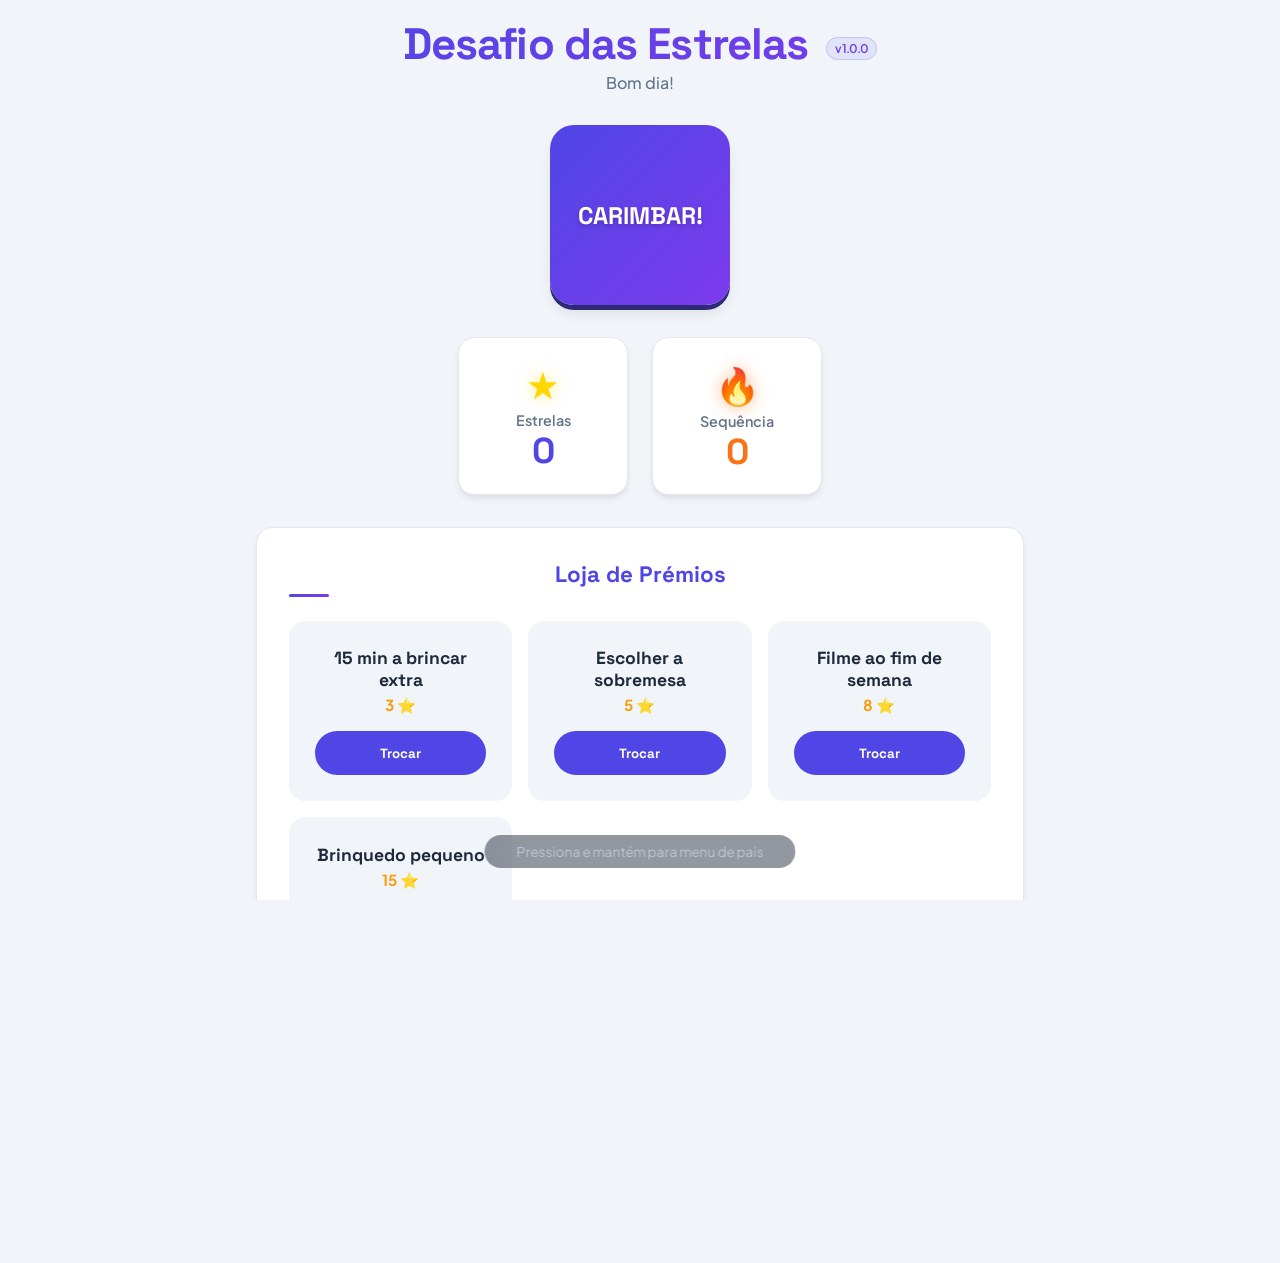
==== index.html @ add1c69f "feat: add version badge to UI (v1.0.0)" ====
<!DOCTYPE html>
<html lang="pt-PT">
<head>
    <meta charset="UTF-8">
    <meta name="viewport" content="width=device-width, initial-scale=1.0, viewport-fit=cover">
    <meta name="apple-mobile-web-app-capable" content="yes">
    <meta name="apple-mobile-web-app-status-bar-style" content="black-translucent">
    <meta name="theme-color" content="#4F46E5">
    <meta name="description" content="Desafio das Estrelas - Sistema de tokens para rotina matinal">
    <title>Desafio das Estrelas</title>
    
    <!-- Google Fonts - Plus Jakarta Sans & Space Grotesk -->
    <link rel="preconnect" href="https://fonts.googleapis.com">
    <link rel="preconnect" href="https://fonts.gstatic.com" crossorigin>
    <link href="https://fonts.googleapis.com/css2?family=Plus+Jakarta+Sans:wght@500;600;700;800&family=Space+Grotesk:wght@700&display=swap" rel="stylesheet">
    
    <link rel="stylesheet" href="styles.css">
    <link rel="apple-touch-icon" href="data:image/svg+xml,<svg xmlns='http://www.w3.org/2000/svg' viewBox='0 0 100 100'><rect width='100' height='100' rx='20' fill='%234F46E5'/><text x='50' y='65' font-size='50' text-anchor='middle' fill='white'>★</text></svg>">
    
    <style>
        body {
            font-family: 'Plus Jakarta Sans', -apple-system, BlinkMacSystemFont, sans-serif;
            font-display: swap;
        }
    </style>
</head>
<body>
    <div id="app">
        <!-- Kid Zone -->
        <main id="kid-zone">
            <header>
                <h1>Desafio das Estrelas <span id="version-badge" class="version-badge">v1.0.0</span></h1>
                <p id="greeting">Bom dia!</p>
            </header>

            <section id="punch-section">
                <button id="punch-btn" aria-label="Carimbar chegada">
                    <span id="punch-text">CARIMBAR!</span>
                </button>
                <p id="feedback" class="hidden"></p>
            </section>

            <section id="stats">
                <div id="estrela-counter" class="stat-card">
                    <span class="stat-icon">★</span>
                    <span class="stat-label">Estrelas</span>
                    <span id="total-estrelas" class="stat-value">0</span>
                </div>
                <div id="streak-counter" class="stat-card">
                    <span class="stat-icon">🔥</span>
                    <span class="stat-label">Sequência</span>
                    <span id="current-streak" class="stat-value">0</span>
                </div>
            </section>

            <section id="rewards-shop">
                <h2>Loja de Prémios</h2>
                <div id="rewards-list" class="rewards-grid"></div>
            </section>

            <section id="history">
                <h2>Últimos Dias</h2>
                <table id="days-table">
                    <thead>
                        <tr>
                            <th>Data</th>
                            <th>Hora</th>
                            <th>Resultado</th>
                        </tr>
                    </thead>
                    <tbody id="history-body"></tbody>
                </table>
            </section>
        </main>

        <!-- Parent Zone (hidden by default) -->
        <aside id="parent-zone" class="hidden">
            <button id="close-parent" class="close-btn">✕ Fechar</button>
            <section id="settings">
                <h2>Definições</h2>
                <div class="form-group">
                    <label for="deadline-input">Hora Limite:</label>
                    <input type="time" id="deadline-input" value="08:00">
                    <button id="save-deadline">Guardar</button>
                </div>
            </section>
            <section id="admin-rewards">
                <h2>Gerir Prémios</h2>
                <div id="reward-editor">
                    <div class="form-group">
                        <input type="text" id="reward-name" placeholder="Nome do prémio">
                        <input type="number" id="reward-cost" placeholder="Custo em estrelas" min="1">
                        <button id="add-reward">Adicionar</button>
                    </div>
                    <ul id="reward-list-admin"></ul>
                </div>
            </section>
            <section id="admin-tools">
                <h2>Ferramentas</h2>
                <div class="form-group">
                    <label for="manual-time">Hora manual:</label>
                    <input type="time" id="manual-time">
                    <button id="manual-punch">Registar</button>
                </div>
                <button id="clear-today" class="danger-btn">Limpar Hoje</button>
                <button id="reset-all" class="danger-btn">Reiniciar Tudo</button>
            </section>
            <section id="redemption-log">
                <h2>Registro de Troca</h2>
                <ul id="log-list"></ul>
            </section>
        </aside>

        <div id="admin-hint" class="admin-hint">Pressiona e mantém para menu de pais</div>
    </div>

    <script src="app.js"></script>
</body>
</html>
---- styles.css ----
/**
 * ELEVATOR TOKEN CHALLENGE - Modern iPhone Design
 * Inspired by kid_explorer_mobile_web_app
 * Color Palette: Indigo, Teal, Coral, Orange, Mint, Amber
 */

:root {
    /* Brand Colors */
    --brand-indigo: #4F46E5;
    --brand-purple: #7C3AED;
    --brand-teal: #0D9488;
    --brand-coral: #FF5A5F;
    --brand-orange: #F97316;
    --brand-mint: #10B981;
    --brand-amber: #F59E0B;
    
    /* Neutrals */
    --surface-dark: #0F172A;
    --card-bg: #FFFFFF;
    --bg-slate: #F1F5F9;
    --bg-light: #F8FAFC;
    --text-dark: #1E293B;
    --text-muted: #64748B;
    --border-light: #E2E8F0;
    
    /* Special */
    --estrela: #FFD700;
    --streak-fire: #F97316;
    
    /* Typography */
    --font-sans: 'Plus Jakarta Sans', -apple-system, BlinkMacSystemFont, sans-serif;
    --font-display: 'Space Grotesk', -apple-system, BlinkMacSystemFont, sans-serif;
    
    /* Spacing */
    --space-xs: 0.25rem;
    --space-sm: 0.5rem;
    --space-md: 1rem;
    --space-lg: 1.5rem;
    --space-xl: 2rem;
    
    /* Radius */
    --radius-sm: 0.375rem;
    --radius: 0.5rem;
    --radius-lg: 0.75rem;
    --radius-xl: 1rem;
    --radius-2xl: 1.5rem;
    --radius-full: 9999px;
    
    /* Shadows */
    --shadow-sm: 0 1px 2px rgba(0,0,0,0.05);
    --shadow: 0 4px 6px -1px rgba(0,0,0,0.1);
    --shadow-lg: 0 10px 15px -3px rgba(0,0,0,0.1);
    --shadow-tactile: 0 5px 0 #312E81;
    --shadow-tactile-pressed: 0 1px 0 transparent;
    
    /* Transitions */
    --transition-fast: 80ms ease;
    --transition: 150ms ease;
    --transition-slow: 300ms ease;
}

*, *::before, *::after { box-sizing: border-box; margin: 0; padding: 0; }

html, body {
    height: 100%;
    font-family: var(--font-sans);
    background: var(--bg-slate);
    color: var(--text-dark);
    overflow-x: hidden;
    -webkit-font-smoothing: antialiased;
    user-select: none;
    touch-action: manipulation;
}

@supports (padding: max(0px)) {
    html { padding: max(0px, env(safe-area-inset-top)) max(0px, env(safe-area-inset-right)) max(0px, env(safe-area-inset-bottom)) max(0px, env(safe-area-inset-left)); }
}

#app { min-height: 100vh; padding: var(--space-md); max-width: 800px; margin: 0 auto; }

/* KID ZONE */
#kid-zone { text-align: center; animation: fadeInUp 0.6s ease; }
@keyframes fadeInUp { from { opacity: 0; transform: translateY(20px); } to { opacity: 1; transform: translateY(0); } }

header { margin-bottom: var(--space-xl); }
header h1 {
    font-family: var(--font-display);
    font-size: clamp(2rem, 5vw, 2.75rem);
    font-weight: 800;
    background: linear-gradient(135deg, #4F46E5, #7C3AED);
    -webkit-background-clip: text;
    -webkit-text-fill-color: transparent;
    background-clip: text;
    letter-spacing: -0.02em;
}

.version-badge {
    font-family: var(--font-sans);
    font-size: 0.75rem;
    font-weight: 600;
    color: var(--brand-indigo);
    background: rgba(79, 70, 229, 0.1);
    padding: 0.2rem 0.5rem;
    border-radius: var(--radius-full);
    border: 1px solid rgba(79, 70, 229, 0.2);
    vertical-align: middle;
    margin-left: 0.5rem;
}
#greeting { font-size: 1rem; color: var(--text-muted); font-weight: 500; }

/* PUNCH */
#punch-section { margin: var(--space-xl) 0; }
#punch-btn {
    font-family: var(--font-display);
    background: linear-gradient(135deg, #4F46E5, #7C3AED);
    color: white;
    border: none;
    border-radius: var(--radius-2xl);
    width: clamp(140px, 35vw, 180px);
    height: clamp(140px, 35vw, 180px);
    font-size: clamp(1.1rem, 3vw, 1.5rem);
    font-weight: 800;
    cursor: pointer;
    box-shadow: var(--shadow-lg), var(--shadow-tactile);
    transition: transform var(--transition-fast), box-shadow var(--transition-fast);
    min-width: 88px;
    min-height: 88px;
    text-shadow: 0 2px 4px rgba(0,0,0,0.2);
}
#punch-btn:active { transform: translateY(4px); box-shadow: var(--shadow-tactile-pressed); }
#punch-btn:hover { transform: translateY(-2px); box-shadow: var(--shadow-lg), 0 0 40px rgba(79,70,229,0.4); }
#punch-btn.success { animation: pulseGlow 0.5s ease; }
@keyframes pulseGlow { 0% { box-shadow: var(--shadow-lg), var(--shadow-tactile); } 50% { box-shadow: 0 0 60px rgba(79,70,229,0.6); } 100% { box-shadow: var(--shadow-lg), var(--shadow-tactile); } }
#punch-text { position: relative; z-index: 2; }

#feedback {
    margin-top: var(--space-lg);
    font-size: clamp(1rem, 3vw, 1.4rem);
    font-weight: 700;
    color: var(--brand-teal);
    min-height: 1.5em;
}
#feedback.error { color: var(--brand-coral); }

/* STATS */
#stats { display: flex; justify-content: center; gap: var(--space-lg); margin: var(--space-xl) 0; flex-wrap: wrap; }
.stat-card {
    background: var(--card-bg);
    border-radius: var(--radius-xl);
    padding: var(--space-lg);
    box-shadow: var(--shadow);
    min-width: clamp(140px, 35vw, 170px);
    transition: var(--transition);
    border: 1px solid var(--border-light);
}
.stat-card:hover { transform: translateY(-2px); box-shadow: var(--shadow-lg); }
.stat-icon { font-size: clamp(1.75rem, 4vw, 2.25rem); display: block; margin-bottom: var(--space-xs); }
.stat-label { font-size: 0.9rem; color: var(--text-muted); display: block; font-weight: 600; margin-bottom: var(--space-xs); }
.stat-value { font-size: clamp(1.75rem, 4vw, 2.25rem); font-weight: 800; color: var(--brand-indigo); font-family: var(--font-display); line-height: 1; }
#estrela-counter .stat-icon { color: var(--estrela); filter: drop-shadow(0 0 8px rgba(255,215,0,0.5)); }
#streak-counter .stat-icon { color: var(--brand-orange); filter: drop-shadow(0 0 8px rgba(249,115,22,0.5)); }
#streak-counter .stat-value { color: var(--brand-orange); }

/* REWARDS */
#rewards-shop {
    background: var(--card-bg);
    border-radius: var(--radius-xl);
    padding: var(--space-xl);
    margin: var(--space-lg) 0;
    box-shadow: var(--shadow);
    border: 1px solid var(--border-light);
}
#rewards-shop h2 {
    color: var(--brand-indigo);
    margin-bottom: var(--space-lg);
    font-size: clamp(1.1rem, 3vw, 1.4rem);
    font-weight: 800;
    font-family: var(--font-display);
    position: relative;
    padding-bottom: var(--space-sm);
}
#rewards-shop h2::after {
    content: '';
    position: absolute;
    bottom: 0;
    left: 0;
    width: 40px;
    height: 3px;
    background: linear-gradient(135deg, #4F46E5, #7C3AED);
    border-radius: var(--radius-full);
}
.rewards-grid { display: grid; grid-template-columns: repeat(auto-fill, minmax(220px, 1fr)); gap: var(--space-md); }
.reward-card {
    background: var(--bg-slate);
    border-radius: var(--radius-xl);
    padding: var(--space-lg);
    text-align: center;
    cursor: pointer;
    transition: var(--transition);
    border: 2px solid transparent;
    min-height: 160px;
    display: flex;
    flex-direction: column;
    justify-content: center;
}
.reward-card:hover { transform: translateY(-2px); border-color: var(--brand-indigo); box-shadow: var(--shadow-lg); }
.reward-card:active { transform: translateY(4px); box-shadow: var(--shadow-tactile-pressed); }
.reward-card:disabled { opacity: 0.5; cursor: not-allowed; transform: none; }
.reward-card .reward-name { font-size: 1.1rem; font-weight: 700; color: var(--text-dark); margin-bottom: var(--space-xs); font-family: var(--font-display); }
.reward-card .reward-cost { font-size: 0.95rem; color: var(--brand-amber); margin-bottom: var(--space-md); font-weight: 700; }
.reward-card .trade-btn {
    background: var(--brand-indigo);
    color: white;
    border: none;
    border-radius: var(--radius-full);
    padding: var(--space-sm) var(--space-xl);
    font-weight: 700;
    cursor: pointer;
    transition: var(--transition);
    font-family: var(--font-display);
    min-width: 100px;
    min-height: 44px;
}
.reward-card .trade-btn:hover { background: var(--brand-purple); }
.reward-card .trade-btn:active { transform: translateY(2px); box-shadow: var(--shadow-tactile-pressed); }
.reward-card:disabled .trade-btn { background: var(--text-muted); opacity: 0.6; }

/* HISTORY */
#history {
    background: var(--card-bg);
    border-radius: var(--radius-xl);
    padding: var(--space-xl);
    margin: var(--space-lg) 0;
    box-shadow: var(--shadow);
    border: 1px solid var(--border-light);
}
#history h2 { color: var(--brand-indigo); margin-bottom: var(--space-lg); font-size: clamp(1.1rem, 3vw, 1.4rem); font-weight: 800; font-family: var(--font-display); }
#days-table { width: 100%; border-collapse: separate; border-spacing: 0; border-radius: var(--radius-lg); }
#days-table th, #days-table td { padding: var(--space-sm) var(--space-md); text-align: left; border-bottom: 1px solid var(--border-light); }
#days-table th { background: var(--bg-slate); font-weight: 700; color: var(--text-muted); font-size: 0.8rem; text-transform: uppercase; letter-spacing: 0.05em; }
#days-table tr:last-child td { border-bottom: none; }
#days-table tr:nth-child(even) { background: var(--bg-slate); }
.result-success { color: var(--brand-teal); font-weight: 700; font-family: var(--font-display); }
.result-fail { color: var(--brand-coral); font-weight: 700; font-family: var(--font-display); }

/* PARENT ZONE */
#parent-zone {
    position: fixed;
    inset: 0;
    background: rgba(15, 23, 42, 0.85);
    z-index: 1000;
    padding: var(--space-xl);
    overflow-y: auto;
    color: var(--card-bg);
    font-family: var(--font-sans);
    backdrop-filter: blur(8px);
}
#parent-zone h2 { color: var(--brand-amber); border-bottom: 2px solid var(--brand-amber); padding-bottom: var(--space-sm); margin-bottom: var(--space-lg); font-size: 1.3rem; font-weight: 800; font-family: var(--font-display); }
.close-btn {
    position: absolute;
    top: var(--space-lg);
    right: var(--space-lg);
    background: var(--brand-coral);
    color: white;
    border: none;
    border-radius: var(--radius-full);
    width: 44px;
    height: 44px;
    font-size: 1.5rem;
    cursor: pointer;
    transition: var(--transition);
    display: flex;
    align-items: center;
    justify-content: center;
}
.close-btn:hover { background: #E11D48; }
.close-btn:active { transform: translateY(2px); box-shadow: var(--shadow-tactile-pressed); }
.form-group { margin: var(--space-lg) 0; display: flex; gap: var(--space-md); align-items: center; flex-wrap: wrap; }
.form-group label { min-width: 120px; font-weight: 600; color: #CBD5E1; }
.form-group input[type="time"], .form-group input[type="text"], .form-group input[type="number"] {
    padding: var(--space-sm) var(--space-md);
    border-radius: var(--radius);
    border: 1px solid #475569;
    background: rgba(0,0,0,0.3);
    color: white;
    font-size: 1rem;
    flex: 1;
    min-width: 150px;
    transition: var(--transition);
}
.form-group input[type="time"]:focus, .form-group input[type="text"]:focus, .form-group input[type="number"]:focus {
    outline: none;
    border-color: var(--brand-indigo);
    box-shadow: 0 0 0 3px rgba(79,70,229,0.25);
}
.form-group button, button[id^="save"], button[id^="add"], button[id^="manual"], button[id^="clear"], button[id^="reset"] {
    padding: var(--space-sm) var(--space-xl);
    border: none;
    border-radius: var(--radius);
    cursor: pointer;
    font-weight: 700;
    transition: var(--transition);
    min-width: 88px;
    min-height: 44px;
    font-family: var(--font-display);
}
button[id^="save"], button[id^="add"], button[id^="manual"] {
    background: var(--brand-indigo);
    color: white;
}
button[id^="save"]:hover, button[id^="add"]:hover, button[id^="manual"]:hover { background: var(--brand-purple); }
button[id^="save"]:active, button[id^="add"]:active, button[id^="manual"]:active { transform: translateY(2px); box-shadow: var(--shadow-tactile-pressed); }
.danger-btn { background: var(--brand-coral); color: white; }
.danger-btn:hover { background: #E11D48; }
.danger-btn:active { transform: translateY(2px); box-shadow: var(--shadow-tactile-pressed); }
#reward-list-admin { list-style: none; }
#reward-list-admin li {
    display: flex;
    justify-content: space-between;
    align-items: center;
    padding: var(--space-md);
    background: rgba(0,0,0,0.2);
    border-radius: var(--radius);
    margin: var(--space-sm) 0;
    border: 1px solid rgba(255,255,255,0.1);
}
#reward-list-admin li button {
    background: var(--brand-coral);
    color: white;
    border: none;
    border-radius: var(--radius-sm);
    padding: var(--space-xs) var(--space-sm);
    cursor: pointer;
    font-size: 0.85rem;
    font-weight: 700;
    transition: var(--transition);
}
#reward-list-admin li button:hover { background: #E11D48; }
#reward-list-admin li button:active { transform: translateY(2px); box-shadow: var(--shadow-tactile-pressed); }
#log-list { list-style: none; }
#log-list li { padding: var(--space-sm); border-bottom: 1px solid rgba(255,255,255,0.1); display: flex; justify-content: space-between; color: #94A3B8; }

/* ADMIN HINT */
.admin-hint {
    position: fixed;
    bottom: var(--space-xl);
    left: 50%;
    transform: translateX(-50%);
    background: rgba(15,23,42,0.75);
    color: #94A3B8;
    padding: var(--space-sm) var(--space-xl);
    border-radius: var(--radius-full);
    font-size: 0.85rem;
    opacity: 0.6;
    transition: var(--transition);
    z-index: 10;
    backdrop-filter: blur(8px);
}
.admin-hint:hover { opacity: 1; }

/* UTILITIES */
.hidden { display: none !important; }

/* ESTRELA ANIMATION */
@keyframes estrelaFloat {
    0% { transform: translate(0,0) rotate(0deg) scale(1); opacity: 1; filter: drop-shadow(0 0 10px rgba(255,215,0,0.6)); }
    25% { transform: translate(-10px,-30px) rotate(45deg) scale(1.1); opacity: 0.9; }
    50% { transform: translate(-20px,-60px) rotate(90deg) scale(1.2); opacity: 0.8; }
    75% { transform: translate(-30px,-90px) rotate(135deg) scale(1.1); opacity: 0.6; }
    100% { transform: translate(-40px,-120px) rotate(180deg) scale(0.8); opacity: 0; }
}
.estrela-animation {
    position: absolute;
    font-size: clamp(1.25rem, 3vw, 1.75rem);
    color: var(--estrela);
    animation: estrelaFloat 1.5s ease-out forwards;
    pointer-events: none;
    z-index: 1100;
}

/* FIRE ANIMATION */
@keyframes firePulse {
    0%, 100% { text-shadow: 0 0 5px var(--brand-orange), 0 0 10px var(--brand-orange); transform: scale(1); }
    50% { text-shadow: 0 0 15px var(--brand-orange), 0 0 25px var(--brand-orange); transform: scale(1.15); }
}
#streak-counter .stat-icon { animation: firePulse 2s ease-in-out infinite; }

/* RESPONSIVE */
@media (max-width: 600px) {
    #app { padding: var(--space-sm); }
    header { margin-bottom: var(--space-lg); }
    #punch-btn { width: clamp(130px,42vw,160px); height: clamp(130px,42vw,160px); }
    #stats { gap: var(--space-md); }
    .stat-card { padding: var(--space-md); min-width: 45vw; }
    .stat-value { font-size: clamp(1.5rem,6vw,2rem); }
    .rewards-grid { grid-template-columns: 1fr; gap: var(--space-md); }
    .reward-card { min-height: 140px; }
    #rewards-shop, #history { padding: var(--space-md); }
    #parent-zone { padding: var(--space-md); }
    .form-group { flex-direction: column; align-items: stretch; }
    .form-group label { min-width: auto; text-align: left; margin-bottom: var(--space-xs); }
    .form-group input[type="time"], .form-group input[type="text"], .form-group input[type="number"] { width: 100%; }
    .admin-hint { bottom: var(--space-lg); padding: var(--space-xs) var(--space-md); font-size: 0.75rem; }
}

/* FOCUS & SELECTION */
button:focus, input:focus { outline: none; box-shadow: 0 0 0 3px rgba(79,70,229,0.3); }
::selection { background: var(--brand-indigo); color: white; }
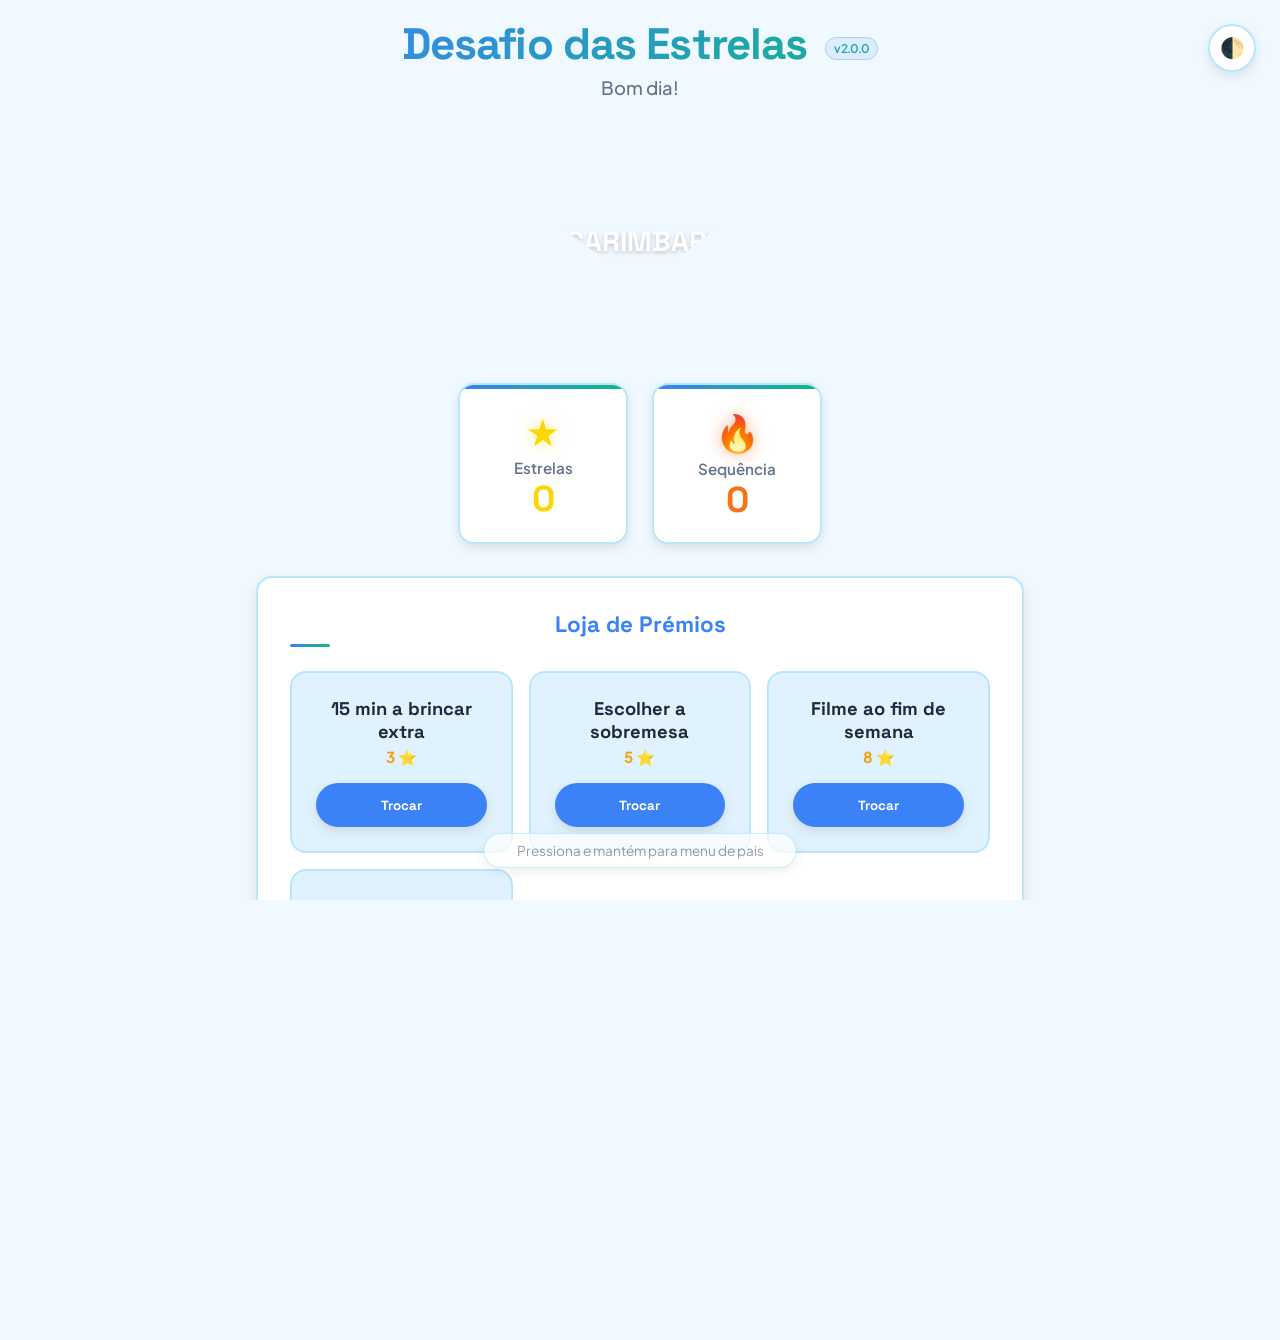
==== commit 6a11d65f: "feat: add dark mode, fun star-shaped button, new color palette (blue/teal/yellow) - Dark mode toggle" ====
--- a/index.html
+++ b/index.html
@@ -26,6 +26,9 @@
 </head>
 <body>
     <div id="app">
+        <!-- Theme Toggle Button -->
+        <button id="theme-toggle" aria-label="Alternar tema">🌓</button>
+        
         <!-- Kid Zone -->
         <main id="kid-zone">
             <header>
--- a/styles.css
+++ b/styles.css
@@ -1,31 +1,45 @@
 /**
- * ELEVATOR TOKEN CHALLENGE - Modern iPhone Design
- * Inspired by kid_explorer_mobile_web_app
- * Color Palette: Indigo, Teal, Coral, Orange, Mint, Amber
+ * ELEVATOR TOKEN CHALLENGE - Modern Fun Design
+ * Vibrant, kid-friendly colors
+ * Dark mode support
+ * Fun central button
  */
 
 :root {
-    /* Brand Colors */
-    --brand-indigo: #4F46E5;
-    --brand-purple: #7C3AED;
-    --brand-teal: #0D9488;
-    --brand-coral: #FF5A5F;
-    --brand-orange: #F97316;
-    --brand-mint: #10B981;
-    --brand-amber: #F59E0B;
-    
-    /* Neutrals */
-    --surface-dark: #0F172A;
-    --card-bg: #FFFFFF;
-    --bg-slate: #F1F5F9;
-    --bg-light: #F8FAFC;
-    --text-dark: #1E293B;
-    --text-muted: #64748B;
-    --border-light: #E2E8F0;
-    
-    /* Special */
+    /* ===== DEFAULT THEME VARIABLES ===== */
+    --theme: 'light';
+    
+    /* Colors */
+    --primary: #3B82F6;
+    --primary-light: #60A5FA;
+    --primary-dark: #2563EB;
+    --secondary: #10B981;
+    --accent: #F59E0B;
+    --accent-light: #FCD34D;
+    
+    /* Semantic */
+    --success: #22C55E;
+    --warning: #F59E0B;
+    --danger: #EF4444;
     --estrela: #FFD700;
     --streak-fire: #F97316;
+    
+    /* Neutral Light */
+    --bg-primary: #F0F9FF;
+    --bg-secondary: #E0F2FE;
+    --bg-card: #FFFFFF;
+    --text-primary: #1E293B;
+    --text-secondary: #64748B;
+    --border: #BAE6FD;
+    
+    /* Shadows */
+    --shadow-sm: 0 1px 2px rgba(0,0,0,0.05);
+    --shadow: 0 4px 12px rgba(0,0,0,0.1);
+    --shadow-lg: 0 8px 20px rgba(0,0,0,0.15);
+    --shadow-xl: 0 12px 30px rgba(0,0,0,0.2);
+    --shadow-glow: 0 0 30px rgba(59, 130, 246, 0.4);
+    --shadow-button: 0 8px 0 #1E40AF;
+    --shadow-button-pressed: 0 2px 0 #1E40AF;
     
     /* Typography */
     --font-sans: 'Plus Jakarta Sans', -apple-system, BlinkMacSystemFont, sans-serif;
@@ -37,21 +51,16 @@
     --space-md: 1rem;
     --space-lg: 1.5rem;
     --space-xl: 2rem;
-    
-    /* Radius */
+    --space-2xl: 3rem;
+    
+    /* Border Radius */
     --radius-sm: 0.375rem;
     --radius: 0.5rem;
     --radius-lg: 0.75rem;
     --radius-xl: 1rem;
     --radius-2xl: 1.5rem;
+    --radius-3xl: 2rem;
     --radius-full: 9999px;
-    
-    /* Shadows */
-    --shadow-sm: 0 1px 2px rgba(0,0,0,0.05);
-    --shadow: 0 4px 6px -1px rgba(0,0,0,0.1);
-    --shadow-lg: 0 10px 15px -3px rgba(0,0,0,0.1);
-    --shadow-tactile: 0 5px 0 #312E81;
-    --shadow-tactile-pressed: 0 1px 0 transparent;
     
     /* Transitions */
     --transition-fast: 80ms ease;
@@ -59,119 +68,349 @@
     --transition-slow: 300ms ease;
 }
 
-*, *::before, *::after { box-sizing: border-box; margin: 0; padding: 0; }
+/* ===== DARK MODE ===== */
+[data-theme="dark"] {
+    --bg-primary: #0F172A;
+    --bg-secondary: #1E293B;
+    --bg-card: #1E293B;
+    --text-primary: #F1F5F9;
+    --text-secondary: #94A3B8;
+    --border: #334155;
+    --shadow: 0 4px 12px rgba(0,0,0,0.3);
+    --shadow-lg: 0 8px 20px rgba(0,0,0,0.4);
+    --shadow-xl: 0 12px 30px rgba(0,0,0,0.5);
+    --shadow-button: 0 8px 0 #1E3A8A;
+    --shadow-button-pressed: 0 2px 0 #1E3A8A;
+}
+
+/* ===========================================
+   RESET & BASE
+   =========================================== */
+*, *::before, *::after {
+    box-sizing: border-box;
+    margin: 0;
+    padding: 0;
+}
 
 html, body {
     height: 100%;
     font-family: var(--font-sans);
-    background: var(--bg-slate);
-    color: var(--text-dark);
+    background: var(--bg-primary);
+    color: var(--text-primary);
+    -webkit-font-smoothing: antialiased;
+    -moz-osx-font-smoothing: grayscale;
     overflow-x: hidden;
-    -webkit-font-smoothing: antialiased;
     user-select: none;
+    -webkit-user-select: none;
     touch-action: manipulation;
+    transition: background var(--transition-slow), color var(--transition-slow);
 }
 
 @supports (padding: max(0px)) {
     html { padding: max(0px, env(safe-area-inset-top)) max(0px, env(safe-area-inset-right)) max(0px, env(safe-area-inset-bottom)) max(0px, env(safe-area-inset-left)); }
 }
 
-#app { min-height: 100vh; padding: var(--space-md); max-width: 800px; margin: 0 auto; }
-
-/* KID ZONE */
-#kid-zone { text-align: center; animation: fadeInUp 0.6s ease; }
-@keyframes fadeInUp { from { opacity: 0; transform: translateY(20px); } to { opacity: 1; transform: translateY(0); } }
-
-header { margin-bottom: var(--space-xl); }
+#app {
+    min-height: 100vh;
+    padding: var(--space-md);
+    max-width: 800px;
+    margin: 0 auto;
+}
+
+/* ===========================================
+   THEME TOGGLE (Top-right corner)
+   =========================================== */
+#theme-toggle {
+    position: fixed;
+    top: var(--space-lg);
+    right: var(--space-lg);
+    background: var(--bg-card);
+    border: 2px solid var(--border);
+    border-radius: var(--radius-full);
+    width: 48px;
+    height: 48px;
+    cursor: pointer;
+    display: flex;
+    align-items: center;
+    justify-content: center;
+    font-size: 1.25rem;
+    box-shadow: var(--shadow);
+    z-index: 100;
+    transition: var(--transition);
+}
+
+#theme-toggle:hover {
+    transform: scale(1.1);
+    box-shadow: var(--shadow-lg);
+}
+
+#theme-toggle:active {
+    transform: scale(0.95);
+}
+
+/* ===========================================
+   KID ZONE
+   =========================================== */
+#kid-zone {
+    text-align: center;
+    animation: fadeInUp 0.6s ease;
+}
+
+@keyframes fadeInUp {
+    from { opacity: 0; transform: translateY(20px); }
+    to { opacity: 1; transform: translateY(0); }
+}
+
+header {
+    margin-bottom: var(--space-xl);
+    position: relative;
+}
+
 header h1 {
     font-family: var(--font-display);
     font-size: clamp(2rem, 5vw, 2.75rem);
     font-weight: 800;
-    background: linear-gradient(135deg, #4F46E5, #7C3AED);
+    background: linear-gradient(135deg, var(--primary), var(--secondary));
     -webkit-background-clip: text;
     -webkit-text-fill-color: transparent;
     background-clip: text;
     letter-spacing: -0.02em;
+    margin-bottom: var(--space-xs);
+}
+
+#greeting {
+    font-size: clamp(0.95rem, 2.5vw, 1.15rem);
+    color: var(--text-secondary);
+    font-weight: 500;
 }
 
 .version-badge {
     font-family: var(--font-sans);
     font-size: 0.75rem;
     font-weight: 600;
-    color: var(--brand-indigo);
-    background: rgba(79, 70, 229, 0.1);
+    color: var(--primary);
+    background: rgba(59, 130, 246, 0.1);
     padding: 0.2rem 0.5rem;
     border-radius: var(--radius-full);
-    border: 1px solid rgba(79, 70, 229, 0.2);
+    border: 1px solid rgba(59, 130, 246, 0.3);
     vertical-align: middle;
     margin-left: 0.5rem;
 }
-#greeting { font-size: 1rem; color: var(--text-muted); font-weight: 500; }
-
-/* PUNCH */
-#punch-section { margin: var(--space-xl) 0; }
+
+/* ===========================================
+   FUN CENTRAL BUTTON (Sun/Star Shaped)
+   =========================================== */
+#punch-section {
+    margin: var(--space-xl) 0;
+    position: relative;
+}
+
 #punch-btn {
     font-family: var(--font-display);
-    background: linear-gradient(135deg, #4F46E5, #7C3AED);
+    background: linear-gradient(135deg, var(--primary-light), var(--secondary));
     color: white;
     border: none;
-    border-radius: var(--radius-2xl);
-    width: clamp(140px, 35vw, 180px);
-    height: clamp(140px, 35vw, 180px);
-    font-size: clamp(1.1rem, 3vw, 1.5rem);
+    border-radius: var(--radius-3xl);
+    width: clamp(160px, 40vw, 220px);
+    height: clamp(160px, 40vw, 220px);
+    font-size: clamp(1.25rem, 3.5vw, 1.75rem);
     font-weight: 800;
     cursor: pointer;
-    box-shadow: var(--shadow-lg), var(--shadow-tactile);
-    transition: transform var(--transition-fast), box-shadow var(--transition-fast);
+    box-shadow: var(--shadow-lg), var(--shadow-button);
+    transition: all var(--transition-fast);
+    position: relative;
+    overflow: hidden;
     min-width: 88px;
     min-height: 88px;
     text-shadow: 0 2px 4px rgba(0,0,0,0.2);
-}
-#punch-btn:active { transform: translateY(4px); box-shadow: var(--shadow-tactile-pressed); }
-#punch-btn:hover { transform: translateY(-2px); box-shadow: var(--shadow-lg), 0 0 40px rgba(79,70,229,0.4); }
-#punch-btn.success { animation: pulseGlow 0.5s ease; }
-@keyframes pulseGlow { 0% { box-shadow: var(--shadow-lg), var(--shadow-tactile); } 50% { box-shadow: 0 0 60px rgba(79,70,229,0.6); } 100% { box-shadow: var(--shadow-lg), var(--shadow-tactile); } }
-#punch-text { position: relative; z-index: 2; }
+    
+    /* Fun star shape using clip-path */
+    clip-path: polygon(50% 0%, 61% 35%, 98% 35%, 68% 57%, 79% 91%, 50% 70%, 21% 91%, 32% 57%, 2% 35%, 39% 35%);
+    
+    /* Sparkle effect */
+    background-image: 
+        radial-gradient(circle at 20% 30%, rgba(255,255,255,0.8) 0.5px, transparent 0.5px),
+        radial-gradient(circle at 80% 20%, rgba(255,255,255,0.8) 0.7px, transparent 0.7px),
+        radial-gradient(circle at 50% 80%, rgba(255,255,255,0.8) 0.6px, transparent 0.6px);
+    background-size: 100px 100px, 80px 80px, 120px 120px;
+    animation: sparkle 3s linear infinite;
+}
+
+@keyframes sparkle {
+    from { background-position: 0% 0%, 0% 0%, 0% 0%; }
+    to { background-position: 100% 100%, 100% 100%, 100% 100%; }
+}
+
+#punch-btn::before {
+    content: '✨';
+    position: absolute;
+    font-size: 2rem;
+    opacity: 0;
+    animation: twinkle 2s ease-in-out infinite;
+    pointer-events: none;
+}
+
+@keyframes twinkle {
+    0%, 100% { opacity: 0; transform: translate(-50%, -50%) scale(0); }
+    50% { opacity: 1; transform: translate(-50%, -50%) scale(1) rotate(360deg); }
+}
+
+#punch-btn:active {
+    transform: translateY(4px);
+    box-shadow: var(--shadow-button-pressed);
+    animation: none;
+}
+
+#punch-btn:hover {
+    transform: translateY(-4px) scale(1.05);
+    box-shadow: var(--shadow-xl), var(--shadow-glow);
+}
+
+#punch-btn.success {
+    animation: successPulse 0.5s ease, sparkleBurst 1s ease;
+}
+
+@keyframes successPulse {
+    0% { transform: scale(1); }
+    50% { transform: scale(1.15); }
+    100% { transform: scale(1); }
+}
+
+@keyframes sparkleBurst {
+    0% { box-shadow: var(--shadow-lg), var(--shadow-button); }
+    50% { box-shadow: 0 0 50px var(--primary), 0 0 30px var(--secondary); }
+    100% { box-shadow: var(--shadow-lg), var(--shadow-button); }
+}
+
+#punch-text {
+    position: relative;
+    z-index: 2;
+    text-shadow: 0 2px 4px rgba(0,0,0,0.2);
+}
 
 #feedback {
     margin-top: var(--space-lg);
     font-size: clamp(1rem, 3vw, 1.4rem);
     font-weight: 700;
-    color: var(--brand-teal);
+    color: var(--success);
     min-height: 1.5em;
-}
-#feedback.error { color: var(--brand-coral); }
-
-/* STATS */
-#stats { display: flex; justify-content: center; gap: var(--space-lg); margin: var(--space-xl) 0; flex-wrap: wrap; }
+    animation: feedbackPulse 0.3s ease;
+}
+
+@keyframes feedbackPulse {
+    0% { transform: scale(1); }
+    50% { transform: scale(1.05); }
+    100% { transform: scale(1); }
+}
+
+#feedback.error {
+    color: var(--danger);
+}
+
+/* ===========================================
+   STATS CARDS
+   =========================================== */
+#stats {
+    display: flex;
+    justify-content: center;
+    gap: var(--space-lg);
+    margin: var(--space-xl) 0;
+    flex-wrap: wrap;
+}
+
 .stat-card {
-    background: var(--card-bg);
+    background: var(--bg-card);
     border-radius: var(--radius-xl);
     padding: var(--space-lg);
     box-shadow: var(--shadow);
     min-width: clamp(140px, 35vw, 170px);
     transition: var(--transition);
-    border: 1px solid var(--border-light);
-}
-.stat-card:hover { transform: translateY(-2px); box-shadow: var(--shadow-lg); }
-.stat-icon { font-size: clamp(1.75rem, 4vw, 2.25rem); display: block; margin-bottom: var(--space-xs); }
-.stat-label { font-size: 0.9rem; color: var(--text-muted); display: block; font-weight: 600; margin-bottom: var(--space-xs); }
-.stat-value { font-size: clamp(1.75rem, 4vw, 2.25rem); font-weight: 800; color: var(--brand-indigo); font-family: var(--font-display); line-height: 1; }
-#estrela-counter .stat-icon { color: var(--estrela); filter: drop-shadow(0 0 8px rgba(255,215,0,0.5)); }
-#streak-counter .stat-icon { color: var(--brand-orange); filter: drop-shadow(0 0 8px rgba(249,115,22,0.5)); }
-#streak-counter .stat-value { color: var(--brand-orange); }
-
-/* REWARDS */
+    border: 2px solid var(--border);
+    position: relative;
+    overflow: hidden;
+}
+
+.stat-card::before {
+    content: '';
+    position: absolute;
+    top: 0;
+    left: 0;
+    width: 100%;
+    height: 4px;
+    background: linear-gradient(90deg, var(--primary), var(--secondary));
+}
+
+.stat-card:hover {
+    transform: translateY(-4px);
+    box-shadow: var(--shadow-lg);
+}
+
+.stat-icon {
+    font-size: clamp(1.75rem, 4vw, 2.25rem);
+    display: block;
+    margin-bottom: var(--space-xs);
+}
+
+.stat-label {
+    font-size: clamp(0.8rem, 2vw, 0.95rem);
+    color: var(--text-secondary);
+    display: block;
+    font-weight: 600;
+    margin-bottom: var(--space-xs);
+}
+
+.stat-value {
+    font-size: clamp(1.75rem, 4vw, 2.25rem);
+    font-weight: 800;
+    color: var(--primary);
+    font-family: var(--font-display);
+    line-height: 1;
+}
+
+#estrela-counter .stat-icon {
+    color: var(--estrela);
+    filter: drop-shadow(0 0 8px rgba(255, 215, 0, 0.5));
+    animation: estrelaSpin 10s linear infinite;
+}
+
+@keyframes estrelaSpin {
+    from { transform: rotate(0deg); }
+    to { transform: rotate(360deg); }
+}
+
+#estrela-counter .stat-value {
+    color: var(--estrela);
+}
+
+#streak-counter .stat-icon {
+    color: var(--streak-fire);
+    filter: drop-shadow(0 0 8px rgba(249, 115, 22, 0.5));
+    animation: firePulse 2s ease-in-out infinite;
+}
+
+@keyframes firePulse {
+    0%, 100% { transform: scale(1); }
+    50% { transform: scale(1.15); }
+}
+
+#streak-counter .stat-value {
+    color: var(--streak-fire);
+}
+
+/* ===========================================
+   REWARDS SHOP
+   =========================================== */
 #rewards-shop {
-    background: var(--card-bg);
+    background: var(--bg-card);
     border-radius: var(--radius-xl);
     padding: var(--space-xl);
     margin: var(--space-lg) 0;
     box-shadow: var(--shadow);
-    border: 1px solid var(--border-light);
-}
+    border: 2px solid var(--border);
+}
+
 #rewards-shop h2 {
-    color: var(--brand-indigo);
+    color: var(--primary);
     margin-bottom: var(--space-lg);
     font-size: clamp(1.1rem, 3vw, 1.4rem);
     font-weight: 800;
@@ -179,6 +418,7 @@
     position: relative;
     padding-bottom: var(--space-sm);
 }
+
 #rewards-shop h2::after {
     content: '';
     position: absolute;
@@ -186,30 +426,84 @@
     left: 0;
     width: 40px;
     height: 3px;
-    background: linear-gradient(135deg, #4F46E5, #7C3AED);
+    background: linear-gradient(90deg, var(--primary), var(--secondary));
     border-radius: var(--radius-full);
 }
-.rewards-grid { display: grid; grid-template-columns: repeat(auto-fill, minmax(220px, 1fr)); gap: var(--space-md); }
+
+.rewards-grid {
+    display: grid;
+    grid-template-columns: repeat(auto-fill, minmax(220px, 1fr));
+    gap: var(--space-md);
+}
+
 .reward-card {
-    background: var(--bg-slate);
+    background: var(--bg-secondary);
     border-radius: var(--radius-xl);
     padding: var(--space-lg);
     text-align: center;
     cursor: pointer;
     transition: var(--transition);
-    border: 2px solid transparent;
+    border: 2px solid var(--border);
     min-height: 160px;
     display: flex;
     flex-direction: column;
     justify-content: center;
-}
-.reward-card:hover { transform: translateY(-2px); border-color: var(--brand-indigo); box-shadow: var(--shadow-lg); }
-.reward-card:active { transform: translateY(4px); box-shadow: var(--shadow-tactile-pressed); }
-.reward-card:disabled { opacity: 0.5; cursor: not-allowed; transform: none; }
-.reward-card .reward-name { font-size: 1.1rem; font-weight: 700; color: var(--text-dark); margin-bottom: var(--space-xs); font-family: var(--font-display); }
-.reward-card .reward-cost { font-size: 0.95rem; color: var(--brand-amber); margin-bottom: var(--space-md); font-weight: 700; }
+    position: relative;
+    overflow: hidden;
+}
+
+.reward-card::before {
+    content: '';
+    position: absolute;
+    top: 0;
+    left: -100%;
+    width: 100%;
+    height: 100%;
+    background: linear-gradient(90deg, transparent, rgba(255,255,255,0.1), transparent);
+    transition: var(--transition-slow);
+}
+
+.reward-card:hover::before {
+    left: 100%;
+}
+
+.reward-card:hover {
+    transform: translateY(-4px) scale(1.02);
+    border-color: var(--primary);
+    box-shadow: var(--shadow-lg);
+}
+
+.reward-card:active {
+    transform: scale(0.98);
+}
+
+.reward-card:disabled {
+    opacity: 0.5;
+    cursor: not-allowed;
+    transform: none;
+}
+
+.reward-card .reward-name {
+    font-size: clamp(0.95rem, 2.5vw, 1.15rem);
+    font-weight: 700;
+    color: var(--text-primary);
+    margin-bottom: var(--space-xs);
+    font-family: var(--font-display);
+    position: relative;
+    z-index: 1;
+}
+
+.reward-card .reward-cost {
+    font-size: clamp(0.8rem, 2vw, 0.95rem);
+    color: var(--accent);
+    margin-bottom: var(--space-md);
+    font-weight: 700;
+    position: relative;
+    z-index: 1;
+}
+
 .reward-card .trade-btn {
-    background: var(--brand-indigo);
+    background: var(--primary);
     color: white;
     border: none;
     border-radius: var(--radius-full);
@@ -220,47 +514,120 @@
     font-family: var(--font-display);
     min-width: 100px;
     min-height: 44px;
-}
-.reward-card .trade-btn:hover { background: var(--brand-purple); }
-.reward-card .trade-btn:active { transform: translateY(2px); box-shadow: var(--shadow-tactile-pressed); }
-.reward-card:disabled .trade-btn { background: var(--text-muted); opacity: 0.6; }
-
-/* HISTORY */
+    box-shadow: var(--shadow);
+}
+
+.reward-card .trade-btn:hover {
+    background: var(--primary-dark);
+    transform: translateY(-2px);
+    box-shadow: var(--shadow-lg);
+}
+
+.reward-card .trade-btn:active {
+    transform: translateY(2px);
+    box-shadow: var(--shadow-sm);
+}
+
+.reward-card:disabled .trade-btn {
+    background: var(--text-secondary);
+    opacity: 0.6;
+    cursor: not-allowed;
+}
+
+/* ===========================================
+   HISTORY
+   =========================================== */
 #history {
-    background: var(--card-bg);
+    background: var(--bg-card);
     border-radius: var(--radius-xl);
     padding: var(--space-xl);
     margin: var(--space-lg) 0;
     box-shadow: var(--shadow);
-    border: 1px solid var(--border-light);
-}
-#history h2 { color: var(--brand-indigo); margin-bottom: var(--space-lg); font-size: clamp(1.1rem, 3vw, 1.4rem); font-weight: 800; font-family: var(--font-display); }
-#days-table { width: 100%; border-collapse: separate; border-spacing: 0; border-radius: var(--radius-lg); }
-#days-table th, #days-table td { padding: var(--space-sm) var(--space-md); text-align: left; border-bottom: 1px solid var(--border-light); }
-#days-table th { background: var(--bg-slate); font-weight: 700; color: var(--text-muted); font-size: 0.8rem; text-transform: uppercase; letter-spacing: 0.05em; }
+    border: 2px solid var(--border);
+}
+
+#history h2 {
+    color: var(--primary);
+    margin-bottom: var(--space-lg);
+    font-size: clamp(1.1rem, 3vw, 1.4rem);
+    font-weight: 800;
+    font-family: var(--font-display);
+}
+
+#days-table {
+    width: 100%;
+    border-collapse: separate;
+    border-spacing: 0;
+    border-radius: var(--radius-lg);
+    overflow: hidden;
+}
+
+#days-table th,
+#days-table td {
+    padding: var(--space-sm) var(--space-md);
+    text-align: left;
+    border-bottom: 1px solid var(--border);
+}
+
+#days-table th {
+    background: var(--bg-secondary);
+    font-weight: 700;
+    color: var(--text-secondary);
+    font-size: 0.8rem;
+    text-transform: uppercase;
+    letter-spacing: 0.05em;
+}
+
 #days-table tr:last-child td { border-bottom: none; }
-#days-table tr:nth-child(even) { background: var(--bg-slate); }
-.result-success { color: var(--brand-teal); font-weight: 700; font-family: var(--font-display); }
-.result-fail { color: var(--brand-coral); font-weight: 700; font-family: var(--font-display); }
-
-/* PARENT ZONE */
+#days-table tr:nth-child(even) { background: var(--bg-secondary); }
+
+.result-success {
+    color: var(--success);
+    font-weight: 700;
+    font-family: var(--font-display);
+}
+
+.result-fail {
+    color: var(--danger);
+    font-weight: 700;
+    font-family: var(--font-display);
+}
+
+/* ===========================================
+   PARENT ZONE
+   =========================================== */
 #parent-zone {
     position: fixed;
     inset: 0;
-    background: rgba(15, 23, 42, 0.85);
+    background: rgba(0, 0, 0, 0.85);
     z-index: 1000;
     padding: var(--space-xl);
     overflow-y: auto;
-    color: var(--card-bg);
+    color: var(--bg-card);
     font-family: var(--font-sans);
     backdrop-filter: blur(8px);
 }
-#parent-zone h2 { color: var(--brand-amber); border-bottom: 2px solid var(--brand-amber); padding-bottom: var(--space-sm); margin-bottom: var(--space-lg); font-size: 1.3rem; font-weight: 800; font-family: var(--font-display); }
+
+[data-theme="dark"] #parent-zone {
+    color: var(--text-primary);
+    background: rgba(0, 0, 0, 0.9);
+}
+
+#parent-zone h2 {
+    color: var(--accent);
+    border-bottom: 2px solid var(--accent);
+    padding-bottom: var(--space-sm);
+    margin-bottom: var(--space-lg);
+    font-size: 1.3rem;
+    font-weight: 800;
+    font-family: var(--font-display);
+}
+
 .close-btn {
     position: absolute;
     top: var(--space-lg);
     right: var(--space-lg);
-    background: var(--brand-coral);
+    background: var(--danger);
     color: white;
     border: none;
     border-radius: var(--radius-full);
@@ -273,27 +640,52 @@
     align-items: center;
     justify-content: center;
 }
-.close-btn:hover { background: #E11D48; }
-.close-btn:active { transform: translateY(2px); box-shadow: var(--shadow-tactile-pressed); }
-.form-group { margin: var(--space-lg) 0; display: flex; gap: var(--space-md); align-items: center; flex-wrap: wrap; }
-.form-group label { min-width: 120px; font-weight: 600; color: #CBD5E1; }
-.form-group input[type="time"], .form-group input[type="text"], .form-group input[type="number"] {
+
+.close-btn:hover { background: #DC2626; }
+.close-btn:active { transform: scale(0.95); }
+
+.form-group {
+    margin: var(--space-lg) 0;
+    display: flex;
+    gap: var(--space-md);
+    align-items: center;
+    flex-wrap: wrap;
+}
+
+.form-group label {
+    min-width: 120px;
+    font-weight: 600;
+    color: var(--text-secondary);
+}
+
+.form-group input[type="time"],
+.form-group input[type="text"],
+.form-group input[type="number"] {
     padding: var(--space-sm) var(--space-md);
     border-radius: var(--radius);
-    border: 1px solid #475569;
-    background: rgba(0,0,0,0.3);
-    color: white;
+    border: 2px solid var(--border);
+    background: var(--bg-card);
+    color: var(--text-primary);
     font-size: 1rem;
     flex: 1;
     min-width: 150px;
     transition: var(--transition);
 }
-.form-group input[type="time"]:focus, .form-group input[type="text"]:focus, .form-group input[type="number"]:focus {
+
+.form-group input[type="time"]:focus,
+.form-group input[type="text"]:focus,
+.form-group input[type="number"]:focus {
     outline: none;
-    border-color: var(--brand-indigo);
-    box-shadow: 0 0 0 3px rgba(79,70,229,0.25);
-}
-.form-group button, button[id^="save"], button[id^="add"], button[id^="manual"], button[id^="clear"], button[id^="reset"] {
+    border-color: var(--primary);
+    box-shadow: 0 0 0 3px rgba(59, 130, 246, 0.25);
+}
+
+.form-group button,
+button[id^="save"],
+button[id^="add"],
+button[id^="manual"],
+button[id^="clear"],
+button[id^="reset"] {
     padding: var(--space-sm) var(--space-xl);
     border: none;
     border-radius: var(--radius);
@@ -304,28 +696,60 @@
     min-height: 44px;
     font-family: var(--font-display);
 }
-button[id^="save"], button[id^="add"], button[id^="manual"] {
-    background: var(--brand-indigo);
+
+button[id^="save"],
+button[id^="add"],
+button[id^="manual"] {
+    background: var(--primary);
     color: white;
-}
-button[id^="save"]:hover, button[id^="add"]:hover, button[id^="manual"]:hover { background: var(--brand-purple); }
-button[id^="save"]:active, button[id^="add"]:active, button[id^="manual"]:active { transform: translateY(2px); box-shadow: var(--shadow-tactile-pressed); }
-.danger-btn { background: var(--brand-coral); color: white; }
-.danger-btn:hover { background: #E11D48; }
-.danger-btn:active { transform: translateY(2px); box-shadow: var(--shadow-tactile-pressed); }
-#reward-list-admin { list-style: none; }
+    box-shadow: var(--shadow);
+}
+
+button[id^="save"]:hover,
+button[id^="add"]:hover,
+button[id^="manual"]:hover {
+    background: var(--primary-dark);
+    transform: translateY(-2px);
+    box-shadow: var(--shadow-lg);
+}
+
+button[id^="save"]:active,
+button[id^="add"]:active,
+button[id^="manual"]:active {
+    transform: translateY(2px);
+    box-shadow: var(--shadow-sm);
+}
+
+.danger-btn {
+    background: var(--danger);
+    color: white;
+}
+
+.danger-btn:hover {
+    background: #DC2626;
+}
+
+.danger-btn:active {
+    transform: translateY(2px);
+}
+
+#reward-list-admin {
+    list-style: none;
+}
+
 #reward-list-admin li {
     display: flex;
     justify-content: space-between;
     align-items: center;
     padding: var(--space-md);
-    background: rgba(0,0,0,0.2);
+    background: var(--bg-secondary);
     border-radius: var(--radius);
     margin: var(--space-sm) 0;
-    border: 1px solid rgba(255,255,255,0.1);
-}
+    border: 1px solid var(--border);
+}
+
 #reward-list-admin li button {
-    background: var(--brand-coral);
+    background: var(--danger);
     color: white;
     border: none;
     border-radius: var(--radius-sm);
@@ -335,40 +759,63 @@
     font-weight: 700;
     transition: var(--transition);
 }
-#reward-list-admin li button:hover { background: #E11D48; }
-#reward-list-admin li button:active { transform: translateY(2px); box-shadow: var(--shadow-tactile-pressed); }
-#log-list { list-style: none; }
-#log-list li { padding: var(--space-sm); border-bottom: 1px solid rgba(255,255,255,0.1); display: flex; justify-content: space-between; color: #94A3B8; }
-
-/* ADMIN HINT */
+
+#reward-list-admin li button:hover {
+    background: #DC2626;
+}
+
+#log-list {
+    list-style: none;
+}
+
+#log-list li {
+    padding: var(--space-sm);
+    border-bottom: 1px solid var(--border);
+    display: flex;
+    justify-content: space-between;
+    color: var(--text-secondary);
+}
+
+/* ===========================================
+   ADMIN HINT
+   =========================================== */
 .admin-hint {
     position: fixed;
     bottom: var(--space-xl);
     left: 50%;
     transform: translateX(-50%);
-    background: rgba(15,23,42,0.75);
-    color: #94A3B8;
+    background: var(--bg-card);
+    color: var(--text-secondary);
     padding: var(--space-sm) var(--space-xl);
     border-radius: var(--radius-full);
     font-size: 0.85rem;
-    opacity: 0.6;
+    opacity: 0.7;
     transition: var(--transition);
     z-index: 10;
-    backdrop-filter: blur(8px);
-}
-.admin-hint:hover { opacity: 1; }
-
-/* UTILITIES */
+    border: 1px solid var(--border);
+    box-shadow: var(--shadow);
+}
+
+.admin-hint:hover {
+    opacity: 1;
+}
+
+/* ===========================================
+   UTILITIES
+   =========================================== */
 .hidden { display: none !important; }
 
-/* ESTRELA ANIMATION */
+/* ===========================================
+   ESTRELA ANIMATION
+   =========================================== */
 @keyframes estrelaFloat {
-    0% { transform: translate(0,0) rotate(0deg) scale(1); opacity: 1; filter: drop-shadow(0 0 10px rgba(255,215,0,0.6)); }
-    25% { transform: translate(-10px,-30px) rotate(45deg) scale(1.1); opacity: 0.9; }
-    50% { transform: translate(-20px,-60px) rotate(90deg) scale(1.2); opacity: 0.8; }
-    75% { transform: translate(-30px,-90px) rotate(135deg) scale(1.1); opacity: 0.6; }
-    100% { transform: translate(-40px,-120px) rotate(180deg) scale(0.8); opacity: 0; }
-}
+    0% { transform: translate(0, 0) rotate(0deg) scale(1); opacity: 1; filter: drop-shadow(0 0 10px rgba(255, 215, 0, 0.6)); }
+    25% { transform: translate(-10px, -30px) rotate(45deg) scale(1.1); opacity: 0.9; }
+    50% { transform: translate(-20px, -60px) rotate(90deg) scale(1.2); opacity: 0.8; }
+    75% { transform: translate(-30px, -90px) rotate(135deg) scale(1.1); opacity: 0.6; }
+    100% { transform: translate(-40px, -120px) rotate(180deg) scale(0.8); opacity: 0; }
+}
+
 .estrela-animation {
     position: absolute;
     font-size: clamp(1.25rem, 3vw, 1.75rem);
@@ -378,21 +825,15 @@
     z-index: 1100;
 }
 
-/* FIRE ANIMATION */
-@keyframes firePulse {
-    0%, 100% { text-shadow: 0 0 5px var(--brand-orange), 0 0 10px var(--brand-orange); transform: scale(1); }
-    50% { text-shadow: 0 0 15px var(--brand-orange), 0 0 25px var(--brand-orange); transform: scale(1.15); }
-}
-#streak-counter .stat-icon { animation: firePulse 2s ease-in-out infinite; }
-
-/* RESPONSIVE */
+/* ===========================================
+   RESPONSIVE
+   =========================================== */
 @media (max-width: 600px) {
     #app { padding: var(--space-sm); }
     header { margin-bottom: var(--space-lg); }
-    #punch-btn { width: clamp(130px,42vw,160px); height: clamp(130px,42vw,160px); }
+    #punch-btn { width: clamp(140px, 42vw, 180px); height: clamp(140px, 42vw, 180px); }
     #stats { gap: var(--space-md); }
     .stat-card { padding: var(--space-md); min-width: 45vw; }
-    .stat-value { font-size: clamp(1.5rem,6vw,2rem); }
     .rewards-grid { grid-template-columns: 1fr; gap: var(--space-md); }
     .reward-card { min-height: 140px; }
     #rewards-shop, #history { padding: var(--space-md); }
@@ -401,8 +842,19 @@
     .form-group label { min-width: auto; text-align: left; margin-bottom: var(--space-xs); }
     .form-group input[type="time"], .form-group input[type="text"], .form-group input[type="number"] { width: 100%; }
     .admin-hint { bottom: var(--space-lg); padding: var(--space-xs) var(--space-md); font-size: 0.75rem; }
-}
-
-/* FOCUS & SELECTION */
-button:focus, input:focus { outline: none; box-shadow: 0 0 0 3px rgba(79,70,229,0.3); }
-::selection { background: var(--brand-indigo); color: white; }
+    #theme-toggle { top: var(--space-md); right: var(--space-md); width: 44px; height: 44px; }
+}
+
+/* ===========================================
+   SELECTION & FOCUS
+   =========================================== */
+button:focus, input:focus { outline: none; box-shadow: 0 0 0 3px rgba(59, 130, 246, 0.3); }
+::selection { background: var(--primary); color: white; }
+
+/* ===========================================
+   SCROLLBAR
+   =========================================== */
+::-webkit-scrollbar { width: 8px; height: 8px; }
+::-webkit-scrollbar-track { background: transparent; }
+::-webkit-scrollbar-thumb { background: var(--primary); border-radius: var(--radius-full); }
+::-webkit-scrollbar-thumb:hover { background: var(--primary-dark); }
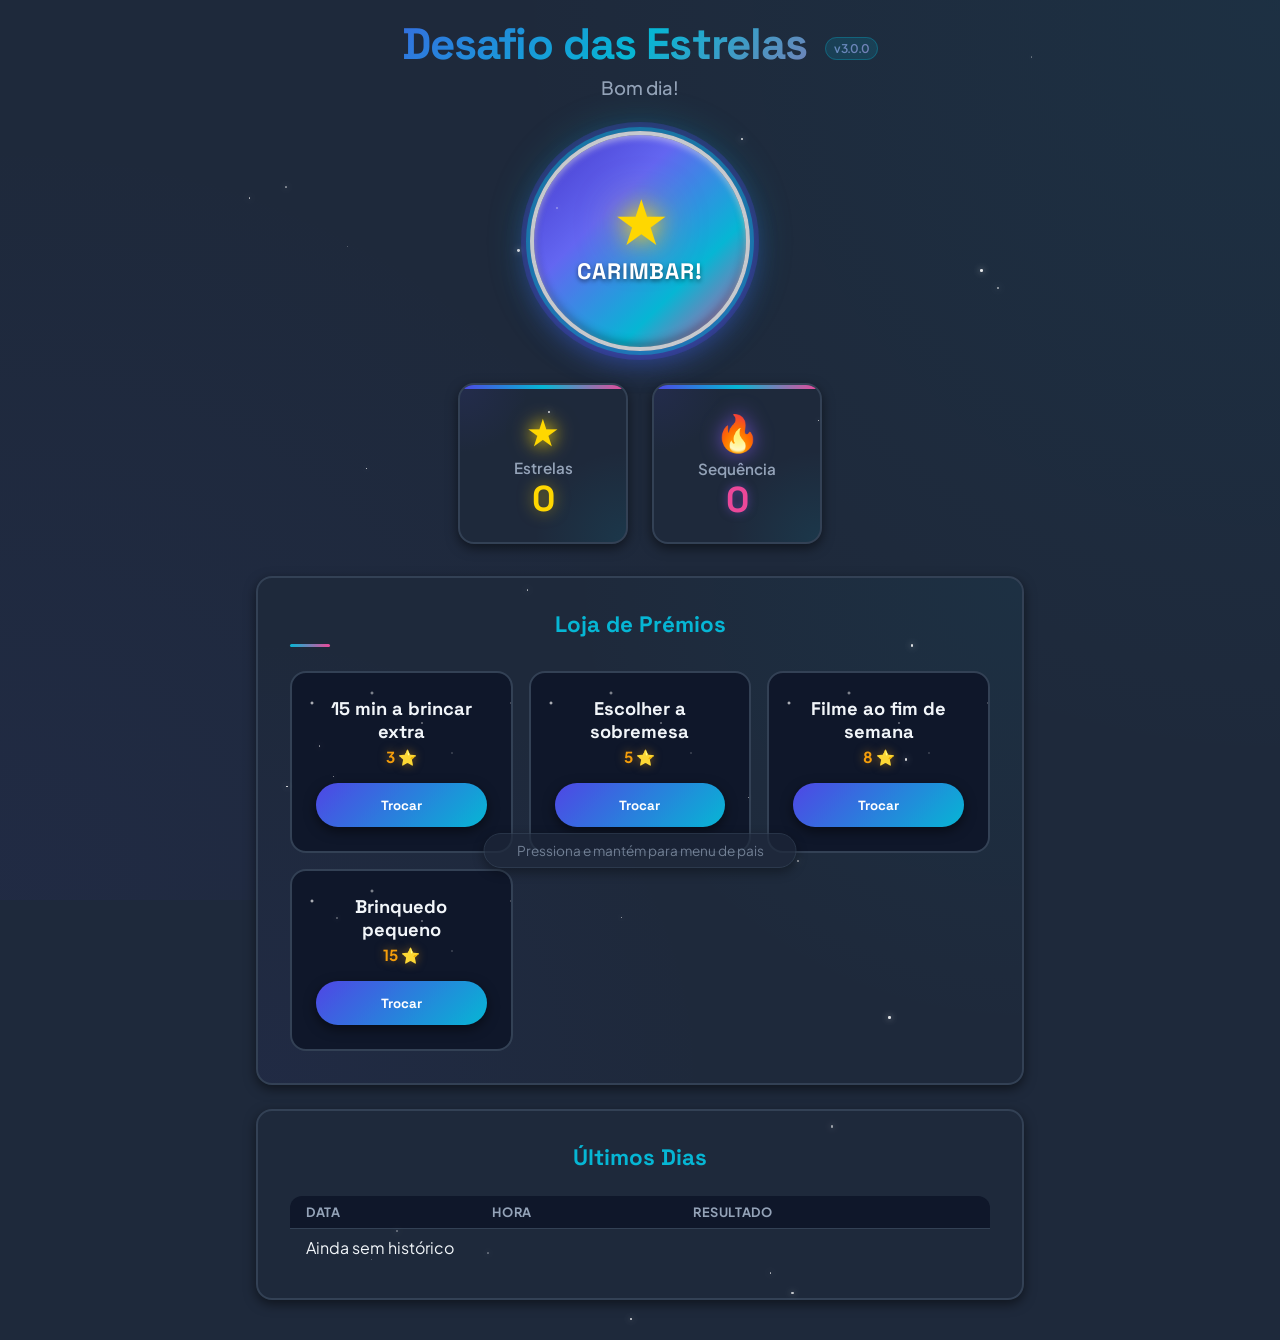
==== commit ee7dfc12: "Updates" ====
--- a/index.html
+++ b/index.html
@@ -14,7 +14,7 @@
     <link rel="preconnect" href="https://fonts.gstatic.com" crossorigin>
     <link href="https://fonts.googleapis.com/css2?family=Plus+Jakarta+Sans:wght@500;600;700;800&family=Space+Grotesk:wght@700&display=swap" rel="stylesheet">
     
-    <link rel="stylesheet" href="styles.css">
+    <link rel="stylesheet" href="styles.css?v=5.0">
     <link rel="apple-touch-icon" href="data:image/svg+xml,<svg xmlns='http://www.w3.org/2000/svg' viewBox='0 0 100 100'><rect width='100' height='100' rx='20' fill='%234F46E5'/><text x='50' y='65' font-size='50' text-anchor='middle' fill='white'>★</text></svg>">
     
     <style>
@@ -26,9 +26,6 @@
 </head>
 <body>
     <div id="app">
-        <!-- Theme Toggle Button -->
-        <button id="theme-toggle" aria-label="Alternar tema">🌓</button>
-        
         <!-- Kid Zone -->
         <main id="kid-zone">
             <header>
@@ -38,6 +35,7 @@
 
             <section id="punch-section">
                 <button id="punch-btn" aria-label="Carimbar chegada">
+                    <span class="punch-star-icon" aria-hidden="true">★</span>
                     <span id="punch-text">CARIMBAR!</span>
                 </button>
                 <p id="feedback" class="hidden"></p>
--- a/styles.css
+++ b/styles.css
@@ -1,45 +1,46 @@
 /**
- * ELEVATOR TOKEN CHALLENGE - Modern Fun Design
- * Vibrant, kid-friendly colors
- * Dark mode support
- * Fun central button
+ * ELEVATOR TOKEN CHALLENGE - Stars & Galaxy Theme
+ * Cosmic, space-inspired design for kids
+ * Dark mode with twinkling stars
  */
 
 :root {
-    /* ===== DEFAULT THEME VARIABLES ===== */
-    --theme: 'light';
-    
-    /* Colors */
-    --primary: #3B82F6;
-    --primary-light: #60A5FA;
-    --primary-dark: #2563EB;
-    --secondary: #10B981;
+    /* ===== DEFAULT THEME: COSMIC DARK SPACE ===== */
+    --theme: 'dark';
+    
+    /* Space Color Palette */
+    --cosmic-blue: #1E3A8A;
+    --nebula-purple: #4F46E5;
+    --cosmic-teal: #06B6D4;
+    --star-gold: #F59E0B;
+    --galaxy-pink: #EC4899;
+    --supernova: #FFD700;
+    --meteor-red: #EF4444;
+    --comet-green: #22C55E;
+    
+    /* Semantic */
+    --primary: #4F46E5;
+    --primary-light: #6366F1;
+    --secondary: #06B6D4;
     --accent: #F59E0B;
-    --accent-light: #FCD34D;
-    
-    /* Semantic */
-    --success: #22C55E;
-    --warning: #F59E0B;
-    --danger: #EF4444;
-    --estrela: #FFD700;
-    --streak-fire: #F97316;
-    
-    /* Neutral Light */
-    --bg-primary: #F0F9FF;
-    --bg-secondary: #E0F2FE;
-    --bg-card: #FFFFFF;
-    --text-primary: #1E293B;
-    --text-secondary: #64748B;
-    --border: #BAE6FD;
+    
+    /* Neutrals Dark (Default) */
+    --bg-space: #070B19;
+    --bg-galaxy: #0F172A;
+    --bg-card: #1E293B;
+    --text-primary: #F1F5F9;
+    --text-secondary: #94A3B8;
+    --border: #334155;
     
     /* Shadows */
-    --shadow-sm: 0 1px 2px rgba(0,0,0,0.05);
-    --shadow: 0 4px 12px rgba(0,0,0,0.1);
-    --shadow-lg: 0 8px 20px rgba(0,0,0,0.15);
-    --shadow-xl: 0 12px 30px rgba(0,0,0,0.2);
-    --shadow-glow: 0 0 30px rgba(59, 130, 246, 0.4);
-    --shadow-button: 0 8px 0 #1E40AF;
-    --shadow-button-pressed: 0 2px 0 #1E40AF;
+    --shadow-sm: 0 1px 2px rgba(0,0,0,0.3);
+    --shadow: 0 4px 12px rgba(0,0,0,0.5);
+    --shadow-lg: 0 8px 20px rgba(0,0,0,0.6);
+    --shadow-xl: 0 12px 30px rgba(0,0,0,0.7);
+    --shadow-cosmic: 0 0 30px rgba(79, 70, 229, 0.6);
+    --shadow-button: 0 8px 0 #1E3A8A;
+    --shadow-button-pressed: 0 2px 0 #1E3A8A;
+    --shadow-glow: 0 0 40px rgba(79, 70, 229, 0.7);
     
     /* Typography */
     --font-sans: 'Plus Jakarta Sans', -apple-system, BlinkMacSystemFont, sans-serif;
@@ -63,25 +64,11 @@
     --radius-full: 9999px;
     
     /* Transitions */
-    --transition-fast: 80ms ease;
-    --transition: 150ms ease;
-    --transition-slow: 300ms ease;
-}
-
-/* ===== DARK MODE ===== */
-[data-theme="dark"] {
-    --bg-primary: #0F172A;
-    --bg-secondary: #1E293B;
-    --bg-card: #1E293B;
-    --text-primary: #F1F5F9;
-    --text-secondary: #94A3B8;
-    --border: #334155;
-    --shadow: 0 4px 12px rgba(0,0,0,0.3);
-    --shadow-lg: 0 8px 20px rgba(0,0,0,0.4);
-    --shadow-xl: 0 12px 30px rgba(0,0,0,0.5);
-    --shadow-button: 0 8px 0 #1E3A8A;
-    --shadow-button-pressed: 0 2px 0 #1E3A8A;
-}
+    --transition-fast: 120ms ease;
+    --transition: 200ms ease;
+    --transition-slow: 400ms ease;
+}
+
 
 /* ===========================================
    RESET & BASE
@@ -93,9 +80,13 @@
 }
 
 html, body {
-    height: 100%;
+    min-height: 100%;
     font-family: var(--font-sans);
-    background: var(--bg-primary);
+    background-color: var(--bg-card);
+    background-image: 
+        radial-gradient(circle at 0% 100%, rgba(79, 70, 229, 0.05) 0%, transparent 50%),
+        radial-gradient(circle at 100% 0%, rgba(6, 182, 212, 0.05) 0%, transparent 50%);
+    background-attachment: fixed;
     color: var(--text-primary);
     -webkit-font-smoothing: antialiased;
     -moz-osx-font-smoothing: grayscale;
@@ -103,7 +94,6 @@
     user-select: none;
     -webkit-user-select: none;
     touch-action: manipulation;
-    transition: background var(--transition-slow), color var(--transition-slow);
 }
 
 @supports (padding: max(0px)) {
@@ -115,38 +105,29 @@
     padding: var(--space-md);
     max-width: 800px;
     margin: 0 auto;
-}
-
-/* ===========================================
-   THEME TOGGLE (Top-right corner)
-   =========================================== */
-#theme-toggle {
-    position: fixed;
-    top: var(--space-lg);
-    right: var(--space-lg);
-    background: var(--bg-card);
-    border: 2px solid var(--border);
-    border-radius: var(--radius-full);
-    width: 48px;
-    height: 48px;
-    cursor: pointer;
-    display: flex;
-    align-items: center;
-    justify-content: center;
-    font-size: 1.25rem;
-    box-shadow: var(--shadow);
-    z-index: 100;
-    transition: var(--transition);
-}
-
-#theme-toggle:hover {
-    transform: scale(1.1);
-    box-shadow: var(--shadow-lg);
-}
-
-#theme-toggle:active {
-    transform: scale(0.95);
-}
+    position: relative;
+    z-index: 1;
+}
+
+/* ===== COSMIC PARTICLES ===== */
+.cosmic-particle {
+    position: absolute;
+    width: 2px;
+    height: 2px;
+    background: white;
+    border-radius: 50%;
+    opacity: 0.7;
+    box-shadow: 0 0 6px rgba(255, 255, 255, 0.8);
+    animation: twinkle 2.5s ease-in-out infinite;
+    pointer-events: none;
+    z-index: 0;
+}
+
+@keyframes twinkle {
+    0%, 100% { opacity: 0.3; transform: scale(1); }
+    50% { opacity: 1; transform: scale(1.5); }
+}
+
 
 /* ===========================================
    KID ZONE
@@ -154,6 +135,7 @@
 #kid-zone {
     text-align: center;
     animation: fadeInUp 0.6s ease;
+    position: relative;
 }
 
 @keyframes fadeInUp {
@@ -170,12 +152,18 @@
     font-family: var(--font-display);
     font-size: clamp(2rem, 5vw, 2.75rem);
     font-weight: 800;
-    background: linear-gradient(135deg, var(--primary), var(--secondary));
+    background: linear-gradient(135deg, var(--nebula-purple), var(--cosmic-teal), var(--galaxy-pink));
     -webkit-background-clip: text;
     -webkit-text-fill-color: transparent;
     background-clip: text;
     letter-spacing: -0.02em;
     margin-bottom: var(--space-xs);
+    animation: cosmicGlow 3s ease-in-out infinite;
+}
+
+@keyframes cosmicGlow {
+    0%, 100% { text-shadow: 0 0 20px rgba(79, 70, 229, 0.3); }
+    50% { text-shadow: 0 0 40px rgba(79, 70, 229, 0.6), 0 0 20px rgba(6, 182, 212, 0.4); }
 }
 
 #greeting {
@@ -188,17 +176,17 @@
     font-family: var(--font-sans);
     font-size: 0.75rem;
     font-weight: 600;
-    color: var(--primary);
-    background: rgba(59, 130, 246, 0.1);
+    color: var(--cosmic-teal);
+    background: rgba(6, 182, 212, 0.15);
     padding: 0.2rem 0.5rem;
     border-radius: var(--radius-full);
-    border: 1px solid rgba(59, 130, 246, 0.3);
+    border: 1px solid rgba(6, 182, 212, 0.3);
     vertical-align: middle;
     margin-left: 0.5rem;
 }
 
 /* ===========================================
-   FUN CENTRAL BUTTON (Sun/Star Shaped)
+   COSMIC CENTRAL BUTTON (Shooting Star)
    =========================================== */
 #punch-section {
     margin: var(--space-xl) 0;
@@ -207,94 +195,158 @@
 
 #punch-btn {
     font-family: var(--font-display);
-    background: linear-gradient(135deg, var(--primary-light), var(--secondary));
+    display: inline-flex;
+    flex-direction: column;
+    align-items: center;
+    justify-content: center;
+    gap: 0.35rem;
+    background: linear-gradient(135deg, #4338CA 0%, #6366F1 35%, #06B6D4 70%, #EC4899 100%);
+    background-clip: padding-box;
     color: white;
-    border: none;
-    border-radius: var(--radius-3xl);
-    width: clamp(160px, 40vw, 220px);
-    height: clamp(160px, 40vw, 220px);
-    font-size: clamp(1.25rem, 3.5vw, 1.75rem);
+    border: 4px solid rgba(255, 255, 255, 0.75);
+    border-radius: 50%;
+    width: clamp(170px, 42vw, 220px);
+    height: clamp(170px, 42vw, 220px);
     font-weight: 800;
     cursor: pointer;
-    box-shadow: var(--shadow-lg), var(--shadow-button);
-    transition: all var(--transition-fast);
-    position: relative;
-    overflow: hidden;
+    box-shadow: 
+        0 0 0 4px rgba(6, 182, 212, 0.45),
+        0 0 0 9px rgba(79, 70, 229, 0.25),
+        0 12px 28px rgba(79, 70, 229, 0.45),
+        0 0 40px rgba(6, 182, 212, 0.35),
+        inset 0 3px 6px rgba(255, 255, 255, 0.45),
+        inset 0 -4px 8px rgba(0, 0, 0, 0.3);
+    position: relative;
     min-width: 88px;
     min-height: 88px;
-    text-shadow: 0 2px 4px rgba(0,0,0,0.2);
-    
-    /* Fun star shape using clip-path */
-    clip-path: polygon(50% 0%, 61% 35%, 98% 35%, 68% 57%, 79% 91%, 50% 70%, 21% 91%, 32% 57%, 2% 35%, 39% 35%);
-    
-    /* Sparkle effect */
-    background-image: 
-        radial-gradient(circle at 20% 30%, rgba(255,255,255,0.8) 0.5px, transparent 0.5px),
-        radial-gradient(circle at 80% 20%, rgba(255,255,255,0.8) 0.7px, transparent 0.7px),
-        radial-gradient(circle at 50% 80%, rgba(255,255,255,0.8) 0.6px, transparent 0.6px);
-    background-size: 100px 100px, 80px 80px, 120px 120px;
-    animation: sparkle 3s linear infinite;
-}
-
-@keyframes sparkle {
-    from { background-position: 0% 0%, 0% 0%, 0% 0%; }
-    to { background-position: 100% 100%, 100% 100%, 100% 100%; }
-}
-
-#punch-btn::before {
-    content: '✨';
-    position: absolute;
-    font-size: 2rem;
-    opacity: 0;
-    animation: twinkle 2s ease-in-out infinite;
+    touch-action: manipulation;
+    -webkit-tap-highlight-color: transparent;
+    user-select: none;
+    -webkit-user-select: none;
+    transform: translateY(0) scale(1);
+    transition: transform 0.25s cubic-bezier(0.34, 1.56, 0.64, 1),
+                box-shadow 0.25s cubic-bezier(0.34, 1.56, 0.64, 1),
+                border-color 0.2s ease,
+                filter 0.2s ease;
+}
+
+/* Hover: springs up, expands glowing aura */
+#punch-btn:hover {
+    transform: translateY(-8px) scale(1.06);
+    border-color: rgba(255, 255, 255, 0.95);
+    box-shadow: 
+        0 0 0 6px rgba(6, 182, 212, 0.75),
+        0 0 0 13px rgba(236, 72, 153, 0.45),
+        0 20px 45px rgba(79, 70, 229, 0.65),
+        0 0 65px rgba(6, 182, 212, 0.65),
+        inset 0 3px 8px rgba(255, 255, 255, 0.6),
+        inset 0 -4px 8px rgba(0, 0, 0, 0.25);
+}
+
+/* Tapping / Active: immediate spring squash down */
+#punch-btn:active,
+#punch-btn.pressing {
+    transform: translateY(6px) scale(0.92) !important;
+    transition: transform 0.06s cubic-bezier(0.2, 0, 0, 1),
+                box-shadow 0.06s cubic-bezier(0.2, 0, 0, 1) !important;
+    box-shadow: 
+        0 0 0 3px rgba(6, 182, 212, 0.6),
+        0 0 0 6px rgba(79, 70, 229, 0.35),
+        0 4px 14px rgba(79, 70, 229, 0.5),
+        0 0 25px rgba(6, 182, 212, 0.4),
+        inset 0 6px 14px rgba(0, 0, 0, 0.45) !important;
+}
+
+/* Rotating Star Icon */
+.punch-star-icon {
+    font-size: clamp(2.4rem, 6.5vw, 3.4rem);
+    line-height: 1;
+    color: var(--supernova);
+    filter: drop-shadow(0 0 10px rgba(255, 215, 0, 0.85)) drop-shadow(0 0 20px rgba(255, 215, 0, 0.5));
+    animation: estrelaSpin 18s linear infinite;
+    display: inline-block;
+    transform-origin: center center;
     pointer-events: none;
-}
-
-@keyframes twinkle {
-    0%, 100% { opacity: 0; transform: translate(-50%, -50%) scale(0); }
-    50% { opacity: 1; transform: translate(-50%, -50%) scale(1) rotate(360deg); }
-}
-
-#punch-btn:active {
-    transform: translateY(4px);
-    box-shadow: var(--shadow-button-pressed);
-    animation: none;
-}
-
-#punch-btn:hover {
-    transform: translateY(-4px) scale(1.05);
-    box-shadow: var(--shadow-xl), var(--shadow-glow);
-}
-
+    transition: transform 0.25s cubic-bezier(0.34, 1.56, 0.64, 1), filter 0.25s ease;
+}
+
+#punch-btn:hover .punch-star-icon {
+    animation-duration: 4s;
+    transform: scale(1.18);
+    filter: drop-shadow(0 0 16px rgba(255, 215, 0, 1)) drop-shadow(0 0 32px rgba(255, 215, 0, 0.85));
+}
+
+#punch-btn:active .punch-star-icon,
+#punch-btn.pressing .punch-star-icon {
+    transform: scale(0.85);
+    filter: drop-shadow(0 0 8px rgba(255, 215, 0, 0.7));
+}
+
+#punch-text {
+    font-size: clamp(1.1rem, 3.2vw, 1.4rem);
+    font-weight: 800;
+    letter-spacing: 0.04em;
+    text-shadow: 0 2px 4px rgba(0, 0, 0, 0.5);
+    position: relative;
+    z-index: 2;
+    transition: transform 0.15s ease;
+}
+
+#punch-btn:active #punch-text,
+#punch-btn.pressing #punch-text {
+    transform: scale(0.96);
+}
+
+/* Success Celebration Pop */
 #punch-btn.success {
-    animation: successPulse 0.5s ease, sparkleBurst 1s ease;
-}
-
-@keyframes successPulse {
-    0% { transform: scale(1); }
-    50% { transform: scale(1.15); }
+    animation: successPop 0.8s cubic-bezier(0.34, 1.56, 0.64, 1), cosmicBurst 1s ease;
+}
+
+@keyframes successPop {
+    0% { transform: scale(0.92); }
+    40% { transform: scale(1.22); }
+    70% { transform: scale(0.97); }
     100% { transform: scale(1); }
 }
 
-@keyframes sparkleBurst {
-    0% { box-shadow: var(--shadow-lg), var(--shadow-button); }
-    50% { box-shadow: 0 0 50px var(--primary), 0 0 30px var(--secondary); }
-    100% { box-shadow: var(--shadow-lg), var(--shadow-button); }
+@keyframes cosmicBurst {
+    0% { box-shadow: var(--shadow-lg), var(--shadow-button), var(--shadow-cosmic); }
+    50% { 
+        box-shadow: 0 0 60px var(--nebula-purple), 0 0 40px var(--cosmic-teal), 0 0 20px var(--galaxy-pink);
+        filter: brightness(1.2);
+    }
+    100% { box-shadow: var(--shadow-lg), var(--shadow-button), var(--shadow-cosmic); filter: brightness(1); }
+}
+
+@keyframes successPop {
+    0% { transform: scale(0.92); }
+    40% { transform: scale(1.22); }
+    70% { transform: scale(0.97); }
+    100% { transform: scale(1); }
+}
+
+@keyframes cosmicBurst {
+    0% { box-shadow: var(--shadow-lg), var(--shadow-button), var(--shadow-cosmic); }
+    50% { 
+        box-shadow: 0 0 60px var(--nebula-purple), 0 0 40px var(--cosmic-teal), 0 0 20px var(--galaxy-pink);
+        filter: brightness(1.2);
+    }
+    100% { box-shadow: var(--shadow-lg), var(--shadow-button), var(--shadow-cosmic); filter: brightness(1); }
 }
 
 #punch-text {
     position: relative;
     z-index: 2;
-    text-shadow: 0 2px 4px rgba(0,0,0,0.2);
 }
 
 #feedback {
     margin-top: var(--space-lg);
     font-size: clamp(1rem, 3vw, 1.4rem);
     font-weight: 700;
-    color: var(--success);
+    color: var(--comet-green);
     min-height: 1.5em;
     animation: feedbackPulse 0.3s ease;
+    text-shadow: 0 0 10px rgba(34, 197, 94, 0.3);
 }
 
 @keyframes feedbackPulse {
@@ -304,11 +356,12 @@
 }
 
 #feedback.error {
-    color: var(--danger);
-}
-
-/* ===========================================
-   STATS CARDS
+    color: var(--meteor-red);
+    text-shadow: 0 0 10px rgba(239, 68, 68, 0.3);
+}
+
+/* ===========================================
+   STATS CARDS (Nebula Style)
    =========================================== */
 #stats {
     display: flex;
@@ -319,7 +372,7 @@
 }
 
 .stat-card {
-    background: var(--bg-card);
+    background-color: var(--bg-card);
     border-radius: var(--radius-xl);
     padding: var(--space-lg);
     box-shadow: var(--shadow);
@@ -328,6 +381,11 @@
     border: 2px solid var(--border);
     position: relative;
     overflow: hidden;
+    
+    /* Nebula glow border */
+    background-image: 
+        radial-gradient(circle at 0% 0%, rgba(79, 70, 229, 0.1) 0%, transparent 30%),
+        radial-gradient(circle at 100% 100%, rgba(6, 182, 212, 0.1) 0%, transparent 40%);
 }
 
 .stat-card::before {
@@ -337,12 +395,12 @@
     left: 0;
     width: 100%;
     height: 4px;
-    background: linear-gradient(90deg, var(--primary), var(--secondary));
+    background: linear-gradient(90deg, var(--nebula-purple), var(--cosmic-teal), var(--galaxy-pink));
 }
 
 .stat-card:hover {
     transform: translateY(-4px);
-    box-shadow: var(--shadow-lg);
+    box-shadow: var(--shadow-lg), 0 0 20px rgba(79, 70, 229, 0.2);
 }
 
 .stat-icon {
@@ -362,15 +420,15 @@
 .stat-value {
     font-size: clamp(1.75rem, 4vw, 2.25rem);
     font-weight: 800;
-    color: var(--primary);
+    color: var(--nebula-purple);
     font-family: var(--font-display);
     line-height: 1;
 }
 
 #estrela-counter .stat-icon {
-    color: var(--estrela);
-    filter: drop-shadow(0 0 8px rgba(255, 215, 0, 0.5));
-    animation: estrelaSpin 10s linear infinite;
+    color: var(--supernova);
+    filter: drop-shadow(0 0 10px rgba(255, 215, 0, 0.7));
+    animation: estrelaSpin 20s linear infinite;
 }
 
 @keyframes estrelaSpin {
@@ -379,12 +437,17 @@
 }
 
 #estrela-counter .stat-value {
-    color: var(--estrela);
+    color: var(--supernova);
+}
+
+#estrela-counter .stat-icon,
+#estrela-counter .stat-value {
+    text-shadow: 0 0 15px rgba(255, 215, 0, 0.5);
 }
 
 #streak-counter .stat-icon {
-    color: var(--streak-fire);
-    filter: drop-shadow(0 0 8px rgba(249, 115, 22, 0.5));
+    color: var(--galaxy-pink);
+    filter: drop-shadow(0 0 10px rgba(140, 92, 246, 0.7));
     animation: firePulse 2s ease-in-out infinite;
 }
 
@@ -394,23 +457,29 @@
 }
 
 #streak-counter .stat-value {
-    color: var(--streak-fire);
-}
-
-/* ===========================================
-   REWARDS SHOP
+    color: var(--galaxy-pink);
+    text-shadow: 0 0 10px rgba(140, 92, 246, 0.5);
+}
+
+/* ===========================================
+   REWARDS SHOP (Galaxy Cards)
    =========================================== */
 #rewards-shop {
-    background: var(--bg-card);
+    background-color: var(--bg-card);
     border-radius: var(--radius-xl);
     padding: var(--space-xl);
     margin: var(--space-lg) 0;
     box-shadow: var(--shadow);
     border: 2px solid var(--border);
+    
+    /* Galaxy border effect */
+    background-image: 
+        radial-gradient(circle at 0% 100%, rgba(79, 70, 229, 0.05) 0%, transparent 50%),
+        radial-gradient(circle at 100% 0%, rgba(6, 182, 212, 0.05) 0%, transparent 50%);
 }
 
 #rewards-shop h2 {
-    color: var(--primary);
+    color: var(--cosmic-teal);
     margin-bottom: var(--space-lg);
     font-size: clamp(1.1rem, 3vw, 1.4rem);
     font-weight: 800;
@@ -426,7 +495,7 @@
     left: 0;
     width: 40px;
     height: 3px;
-    background: linear-gradient(90deg, var(--primary), var(--secondary));
+    background: linear-gradient(90deg, var(--cosmic-teal), var(--galaxy-pink));
     border-radius: var(--radius-full);
 }
 
@@ -437,7 +506,7 @@
 }
 
 .reward-card {
-    background: var(--bg-secondary);
+    background-color: var(--bg-galaxy);
     border-radius: var(--radius-xl);
     padding: var(--space-lg);
     text-align: center;
@@ -450,27 +519,34 @@
     justify-content: center;
     position: relative;
     overflow: hidden;
+    
+    /* Star field background */
+    background-image: 
+        radial-gradient(2px 2px at 20px 30px, white, transparent),
+        radial-gradient(2px 2px at 80px 20px, rgba(255,255,255,0.7), transparent),
+        radial-gradient(1px 1px at 130px 50px, white, transparent),
+        radial-gradient(1px 1px at 160px 80px, rgba(255,255,255,0.5), transparent);
+    background-repeat: repeat;
+    background-size: 200px 200px;
 }
 
 .reward-card::before {
     content: '';
     position: absolute;
-    top: 0;
-    left: -100%;
-    width: 100%;
-    height: 100%;
-    background: linear-gradient(90deg, transparent, rgba(255,255,255,0.1), transparent);
-    transition: var(--transition-slow);
+    inset: 0;
+    background: linear-gradient(135deg, rgba(79, 70, 229, 0.1) 0%, rgba(6, 182, 212, 0.05) 100%);
+    opacity: 0;
+    transition: var(--transition);
 }
 
 .reward-card:hover::before {
-    left: 100%;
+    opacity: 1;
 }
 
 .reward-card:hover {
     transform: translateY(-4px) scale(1.02);
-    border-color: var(--primary);
-    box-shadow: var(--shadow-lg);
+    border-color: var(--cosmic-teal);
+    box-shadow: var(--shadow-lg), 0 0 20px rgba(6, 182, 212, 0.3);
 }
 
 .reward-card:active {
@@ -495,15 +571,16 @@
 
 .reward-card .reward-cost {
     font-size: clamp(0.8rem, 2vw, 0.95rem);
-    color: var(--accent);
+    color: var(--star-gold);
     margin-bottom: var(--space-md);
     font-weight: 700;
     position: relative;
     z-index: 1;
+    text-shadow: 0 0 10px rgba(245, 158, 11, 0.5);
 }
 
 .reward-card .trade-btn {
-    background: var(--primary);
+    background: linear-gradient(135deg, var(--nebula-purple), var(--cosmic-teal));
     color: white;
     border: none;
     border-radius: var(--radius-full);
@@ -515,12 +592,27 @@
     min-width: 100px;
     min-height: 44px;
     box-shadow: var(--shadow);
+    position: relative;
+    overflow: hidden;
+}
+
+.reward-card .trade-btn::before {
+    content: '';
+    position: absolute;
+    inset: 0;
+    background: linear-gradient(90deg, transparent, rgba(255,255,255,0.2), transparent);
+    transform: translateX(-100%);
+    transition: var(--transition);
+}
+
+.reward-card .trade-btn:hover::before {
+    transform: translateX(100%);
 }
 
 .reward-card .trade-btn:hover {
-    background: var(--primary-dark);
+    background: linear-gradient(135deg, var(--cosmic-teal), var(--galaxy-pink));
     transform: translateY(-2px);
-    box-shadow: var(--shadow-lg);
+    box-shadow: var(--shadow-lg), var(--shadow-cosmic);
 }
 
 .reward-card .trade-btn:active {
@@ -538,7 +630,7 @@
    HISTORY
    =========================================== */
 #history {
-    background: var(--bg-card);
+    background-color: var(--bg-card);
     border-radius: var(--radius-xl);
     padding: var(--space-xl);
     margin: var(--space-lg) 0;
@@ -547,7 +639,7 @@
 }
 
 #history h2 {
-    color: var(--primary);
+    color: var(--cosmic-teal);
     margin-bottom: var(--space-lg);
     font-size: clamp(1.1rem, 3vw, 1.4rem);
     font-weight: 800;
@@ -570,7 +662,7 @@
 }
 
 #days-table th {
-    background: var(--bg-secondary);
+    background: var(--bg-galaxy);
     font-weight: 700;
     color: var(--text-secondary);
     font-size: 0.8rem;
@@ -579,18 +671,20 @@
 }
 
 #days-table tr:last-child td { border-bottom: none; }
-#days-table tr:nth-child(even) { background: var(--bg-secondary); }
+#days-table tr:nth-child(even) { background: var(--bg-galaxy); }
 
 .result-success {
-    color: var(--success);
+    color: var(--comet-green);
     font-weight: 700;
     font-family: var(--font-display);
+    text-shadow: 0 0 10px rgba(34, 197, 94, 0.5);
 }
 
 .result-fail {
-    color: var(--danger);
+    color: var(--meteor-red);
     font-weight: 700;
     font-family: var(--font-display);
+    text-shadow: 0 0 10px rgba(239, 68, 68, 0.5);
 }
 
 /* ===========================================
@@ -599,23 +693,25 @@
 #parent-zone {
     position: fixed;
     inset: 0;
-    background: rgba(0, 0, 0, 0.85);
+    background-color: rgba(0, 0, 0, 0.95);
     z-index: 1000;
     padding: var(--space-xl);
     overflow-y: auto;
-    color: var(--bg-card);
+    color: var(--text-primary);
     font-family: var(--font-sans);
     backdrop-filter: blur(8px);
-}
-
-[data-theme="dark"] #parent-zone {
-    color: var(--text-primary);
-    background: rgba(0, 0, 0, 0.9);
+    
+    /* Cosmic particles in modal */
+    background-image: 
+        radial-gradient(2px 2px at 50px 50px, rgba(255,255,255,0.3), transparent),
+        radial-gradient(1px 1px at 200px 100px, rgba(255,255,255,0.2), transparent),
+        radial-gradient(2px 2px at 350px 200px, rgba(255,255,255,0.25), transparent);
+    background-size: 400px 400px;
 }
 
 #parent-zone h2 {
-    color: var(--accent);
-    border-bottom: 2px solid var(--accent);
+    color: var(--star-gold);
+    border-bottom: 2px solid var(--star-gold);
     padding-bottom: var(--space-sm);
     margin-bottom: var(--space-lg);
     font-size: 1.3rem;
@@ -627,7 +723,7 @@
     position: absolute;
     top: var(--space-lg);
     right: var(--space-lg);
-    background: var(--danger);
+    background: var(--meteor-red);
     color: white;
     border: none;
     border-radius: var(--radius-full);
@@ -639,10 +735,17 @@
     display: flex;
     align-items: center;
     justify-content: center;
-}
-
-.close-btn:hover { background: #DC2626; }
-.close-btn:active { transform: scale(0.95); }
+    box-shadow: var(--shadow);
+}
+
+.close-btn:hover { 
+    background: #DC2626;
+    transform: scale(1.1);
+}
+
+.close-btn:active { 
+    transform: scale(0.95);
+}
 
 .form-group {
     margin: var(--space-lg) 0;
@@ -676,8 +779,8 @@
 .form-group input[type="text"]:focus,
 .form-group input[type="number"]:focus {
     outline: none;
-    border-color: var(--primary);
-    box-shadow: 0 0 0 3px rgba(59, 130, 246, 0.25);
+    border-color: var(--cosmic-teal);
+    box-shadow: 0 0 0 3px rgba(6, 182, 212, 0.25);
 }
 
 .form-group button,
@@ -695,22 +798,22 @@
     min-width: 88px;
     min-height: 44px;
     font-family: var(--font-display);
+    box-shadow: var(--shadow);
 }
 
 button[id^="save"],
 button[id^="add"],
 button[id^="manual"] {
-    background: var(--primary);
+    background: linear-gradient(135deg, var(--nebula-purple), var(--cosmic-teal));
     color: white;
-    box-shadow: var(--shadow);
 }
 
 button[id^="save"]:hover,
 button[id^="add"]:hover,
 button[id^="manual"]:hover {
-    background: var(--primary-dark);
+    background: linear-gradient(135deg, var(--cosmic-teal), var(--galaxy-pink));
     transform: translateY(-2px);
-    box-shadow: var(--shadow-lg);
+    box-shadow: var(--shadow-lg), var(--shadow-cosmic);
 }
 
 button[id^="save"]:active,
@@ -721,7 +824,7 @@
 }
 
 .danger-btn {
-    background: var(--danger);
+    background: var(--meteor-red);
     color: white;
 }
 
@@ -742,14 +845,14 @@
     justify-content: space-between;
     align-items: center;
     padding: var(--space-md);
-    background: var(--bg-secondary);
+    background: var(--bg-galaxy);
     border-radius: var(--radius);
     margin: var(--space-sm) 0;
     border: 1px solid var(--border);
 }
 
 #reward-list-admin li button {
-    background: var(--danger);
+    background: var(--meteor-red);
     color: white;
     border: none;
     border-radius: var(--radius-sm);
@@ -798,6 +901,7 @@
 
 .admin-hint:hover {
     opacity: 1;
+    transform: translateX(-50%) scale(1.05);
 }
 
 /* ===========================================
@@ -809,7 +913,7 @@
    ESTRELA ANIMATION
    =========================================== */
 @keyframes estrelaFloat {
-    0% { transform: translate(0, 0) rotate(0deg) scale(1); opacity: 1; filter: drop-shadow(0 0 10px rgba(255, 215, 0, 0.6)); }
+    0% { transform: translate(0, 0) rotate(0deg) scale(1); opacity: 1; filter: drop-shadow(0 0 10px rgba(255, 215, 0, 0.7)); }
     25% { transform: translate(-10px, -30px) rotate(45deg) scale(1.1); opacity: 0.9; }
     50% { transform: translate(-20px, -60px) rotate(90deg) scale(1.2); opacity: 0.8; }
     75% { transform: translate(-30px, -90px) rotate(135deg) scale(1.1); opacity: 0.6; }
@@ -819,10 +923,11 @@
 .estrela-animation {
     position: absolute;
     font-size: clamp(1.25rem, 3vw, 1.75rem);
-    color: var(--estrela);
+    color: var(--supernova);
     animation: estrelaFloat 1.5s ease-out forwards;
     pointer-events: none;
     z-index: 1100;
+    filter: drop-shadow(0 0 15px rgba(255, 215, 0, 0.5));
 }
 
 /* ===========================================
@@ -835,26 +940,25 @@
     #stats { gap: var(--space-md); }
     .stat-card { padding: var(--space-md); min-width: 45vw; }
     .rewards-grid { grid-template-columns: 1fr; gap: var(--space-md); }
-    .reward-card { min-height: 140px; }
+    .reward-card { min-height: 140px; background-size: 100px 100px; }
     #rewards-shop, #history { padding: var(--space-md); }
     #parent-zone { padding: var(--space-md); }
     .form-group { flex-direction: column; align-items: stretch; }
     .form-group label { min-width: auto; text-align: left; margin-bottom: var(--space-xs); }
     .form-group input[type="time"], .form-group input[type="text"], .form-group input[type="number"] { width: 100%; }
     .admin-hint { bottom: var(--space-lg); padding: var(--space-xs) var(--space-md); font-size: 0.75rem; }
-    #theme-toggle { top: var(--space-md); right: var(--space-md); width: 44px; height: 44px; }
 }
 
 /* ===========================================
    SELECTION & FOCUS
    =========================================== */
-button:focus, input:focus { outline: none; box-shadow: 0 0 0 3px rgba(59, 130, 246, 0.3); }
-::selection { background: var(--primary); color: white; }
+button:focus, input:focus { outline: none; box-shadow: 0 0 0 3px rgba(6, 182, 212, 0.3); }
+::selection { background: var(--nebula-purple); color: white; }
 
 /* ===========================================
    SCROLLBAR
    =========================================== */
 ::-webkit-scrollbar { width: 8px; height: 8px; }
 ::-webkit-scrollbar-track { background: transparent; }
-::-webkit-scrollbar-thumb { background: var(--primary); border-radius: var(--radius-full); }
-::-webkit-scrollbar-thumb:hover { background: var(--primary-dark); }
+::-webkit-scrollbar-thumb { background: var(--cosmic-teal); border-radius: var(--radius-full); }
+::-webkit-scrollbar-thumb:hover { background: var(--nebula-purple); }
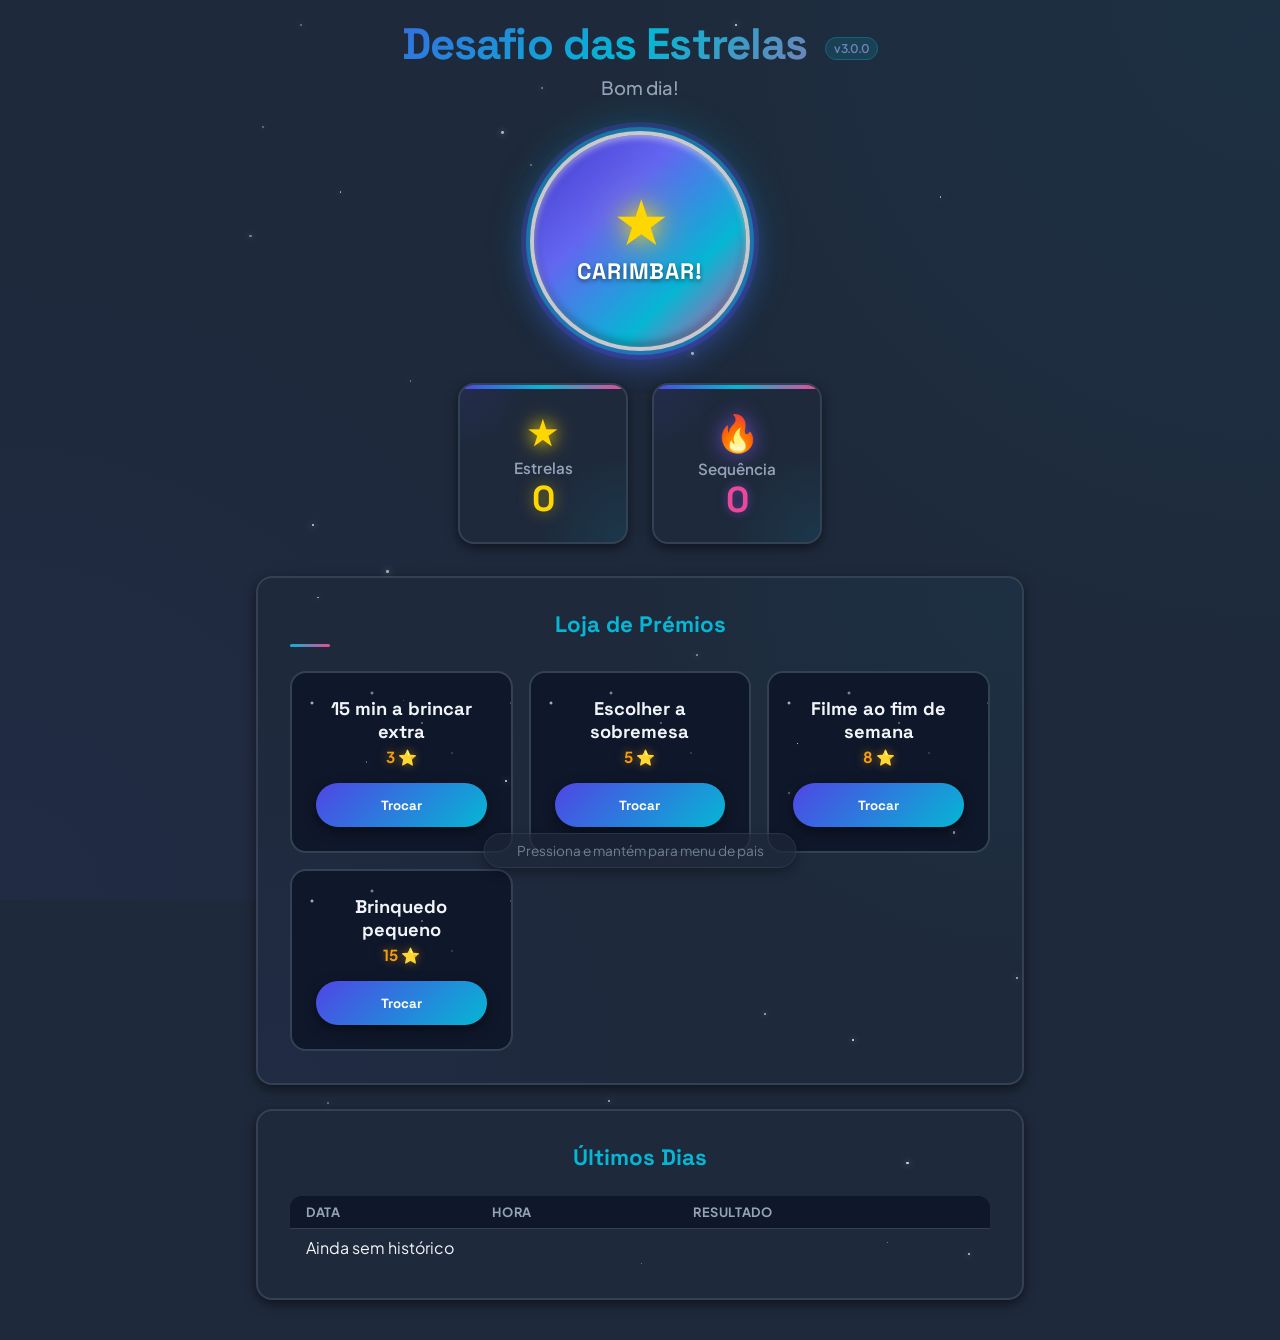
==== commit b43e7b7c: "Code review" ====
--- a/index.html
+++ b/index.html
@@ -15,7 +15,8 @@
     <link href="https://fonts.googleapis.com/css2?family=Plus+Jakarta+Sans:wght@500;600;700;800&family=Space+Grotesk:wght@700&display=swap" rel="stylesheet">
     
     <link rel="stylesheet" href="styles.css?v=5.0">
-    <link rel="apple-touch-icon" href="data:image/svg+xml,<svg xmlns='http://www.w3.org/2000/svg' viewBox='0 0 100 100'><rect width='100' height='100' rx='20' fill='%234F46E5'/><text x='50' y='65' font-size='50' text-anchor='middle' fill='white'>★</text></svg>">
+    <link rel="apple-touch-icon" href="icon.jpg">
+    <link rel="manifest" href="manifest.json">
     
     <style>
         body {
--- a/styles.css
+++ b/styles.css
@@ -697,6 +697,7 @@
     z-index: 1000;
     padding: var(--space-xl);
     overflow-y: auto;
+    overflow-x: hidden;
     color: var(--text-primary);
     font-family: var(--font-sans);
     backdrop-filter: blur(8px);
@@ -942,11 +943,15 @@
     .rewards-grid { grid-template-columns: 1fr; gap: var(--space-md); }
     .reward-card { min-height: 140px; background-size: 100px 100px; }
     #rewards-shop, #history { padding: var(--space-md); }
-    #parent-zone { padding: var(--space-md); }
+    #parent-zone { 
+        padding: var(--space-md);
+        width: 100%;
+    }
     .form-group { flex-direction: column; align-items: stretch; }
     .form-group label { min-width: auto; text-align: left; margin-bottom: var(--space-xs); }
     .form-group input[type="time"], .form-group input[type="text"], .form-group input[type="number"] { width: 100%; }
     .admin-hint { bottom: var(--space-lg); padding: var(--space-xs) var(--space-md); font-size: 0.75rem; }
+    #parent-zone .form-group button { width: 100%; }
 }
 
 /* ===========================================
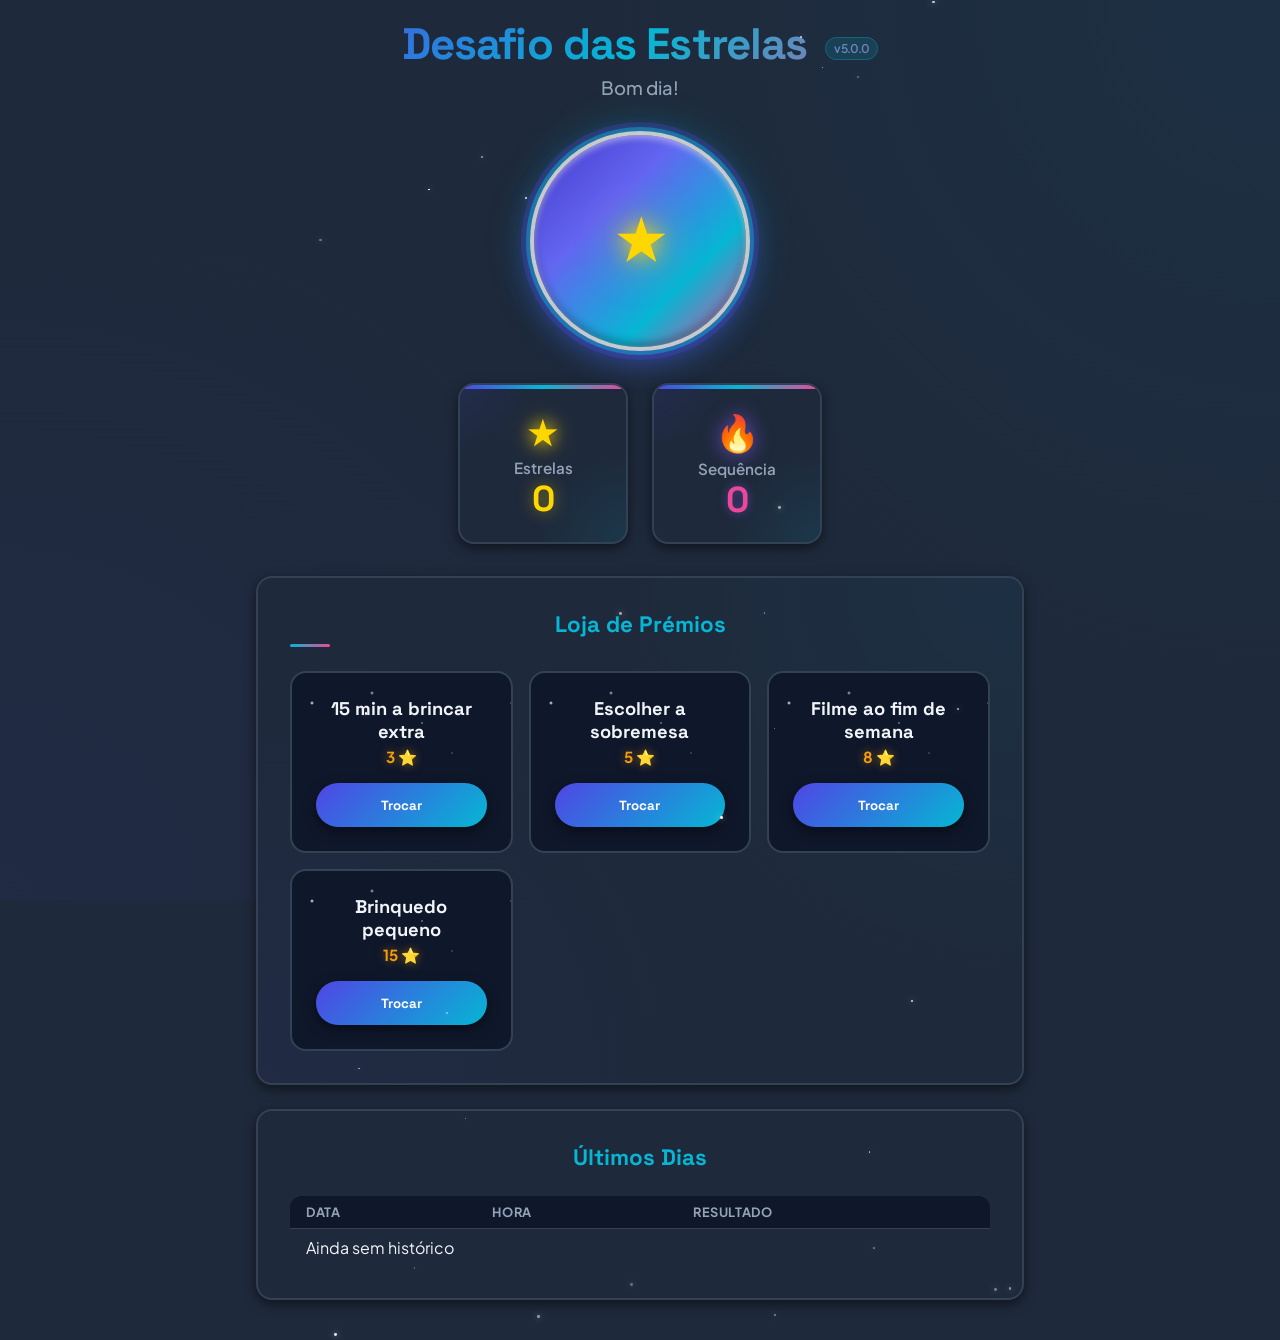
==== commit b6466ac5: "feat: add animations to button and page background - Add success/failure animations to main button (" ====
--- a/index.html
+++ b/index.html
@@ -30,14 +30,13 @@
         <!-- Kid Zone -->
         <main id="kid-zone">
             <header>
-                <h1>Desafio das Estrelas <span id="version-badge" class="version-badge">v1.0.0</span></h1>
+                <h1>Desafio das Estrelas <span id="version-badge" class="version-badge">v5.0.0</span></h1>
                 <p id="greeting">Bom dia!</p>
             </header>
 
             <section id="punch-section">
                 <button id="punch-btn" aria-label="Carimbar chegada">
                     <span class="punch-star-icon" aria-hidden="true">★</span>
-                    <span id="punch-text">CARIMBAR!</span>
                 </button>
                 <p id="feedback" class="hidden"></p>
             </section>
@@ -77,7 +76,7 @@
 
         <!-- Parent Zone (hidden by default) -->
         <aside id="parent-zone" class="hidden">
-            <button id="close-parent" class="close-btn">✕ Fechar</button>
+            <button id="close-parent" class="close-btn">✕</button>
             <section id="settings">
                 <h2>Definições</h2>
                 <div class="form-group">
@@ -113,7 +112,6 @@
             </section>
         </aside>
 
-        <div id="admin-hint" class="admin-hint">Pressiona e mantém para menu de pais</div>
     </div>
 
     <script src="app.js"></script>
--- a/styles.css
+++ b/styles.css
@@ -109,6 +109,39 @@
     z-index: 1;
 }
 
+/* ===========================================
+   PAGE BACKGROUND ANIMATION OVERLAYS
+   =========================================== */
+.page-overlay {
+    position: fixed;
+    inset: 0;
+    pointer-events: none;
+    z-index: -1;
+    opacity: 0;
+}
+
+.page-overlay.failure {
+    background: rgba(239, 68, 68, 0.15);
+    animation: bgFailureFlash 1.8s ease-out;
+}
+
+.page-overlay.success {
+    background: rgba(255, 215, 0, 0.1);
+    animation: bgSuccessFlash 1.8s ease-out;
+}
+
+@keyframes bgFailureFlash {
+    0%, 100% { opacity: 0; }
+    30% { opacity: 1; }
+    100% { opacity: 0; }
+}
+
+@keyframes bgSuccessFlash {
+    0%, 100% { opacity: 0; }
+    30% { opacity: 1; }
+    100% { opacity: 0; }
+}
+
 /* ===== COSMIC PARTICLES ===== */
 .cosmic-particle {
     position: absolute;
@@ -183,6 +216,15 @@
     border: 1px solid rgba(6, 182, 212, 0.3);
     vertical-align: middle;
     margin-left: 0.5rem;
+    transition: var(--transition);
+    cursor: pointer;
+    user-select: none;
+}
+
+.version-badge.pressing {
+    transform: scale(1.1);
+    background: rgba(6, 182, 212, 0.3);
+    box-shadow: 0 0 10px rgba(6, 182, 212, 0.5);
 }
 
 /* ===========================================
@@ -224,10 +266,12 @@
     user-select: none;
     -webkit-user-select: none;
     transform: translateY(0) scale(1);
-    transition: transform 0.25s cubic-bezier(0.34, 1.56, 0.64, 1),
-                box-shadow 0.25s cubic-bezier(0.34, 1.56, 0.64, 1),
+    transition: transform 0.3s cubic-bezier(0.34, 1.56, 0.64, 1),
+                box-shadow 0.3s cubic-bezier(0.34, 1.56, 0.64, 1),
                 border-color 0.2s ease,
-                filter 0.2s ease;
+                filter 0.2s ease,
+                background 0.8s ease;
+    z-index: 10;
 }
 
 /* Hover: springs up, expands glowing aura */
@@ -267,7 +311,7 @@
     display: inline-block;
     transform-origin: center center;
     pointer-events: none;
-    transition: transform 0.25s cubic-bezier(0.34, 1.56, 0.64, 1), filter 0.25s ease;
+    transition: transform 0.3s cubic-bezier(0.34, 1.56, 0.64, 1), filter 0.3s ease, color 0.3s ease;
 }
 
 #punch-btn:hover .punch-star-icon {
@@ -282,24 +326,33 @@
     filter: drop-shadow(0 0 8px rgba(255, 215, 0, 0.7));
 }
 
-#punch-text {
-    font-size: clamp(1.1rem, 3.2vw, 1.4rem);
-    font-weight: 800;
-    letter-spacing: 0.04em;
-    text-shadow: 0 2px 4px rgba(0, 0, 0, 0.5);
-    position: relative;
-    z-index: 2;
-    transition: transform 0.15s ease;
-}
-
-#punch-btn:active #punch-text,
-#punch-btn.pressing #punch-text {
-    transform: scale(0.96);
-}
-
 /* Success Celebration Pop */
 #punch-btn.success {
-    animation: successPop 0.8s cubic-bezier(0.34, 1.56, 0.64, 1), cosmicBurst 1s ease;
+    animation: successPop 0.8s cubic-bezier(0.34, 1.56, 0.64, 1), cosmicBurst 1s ease, successFlare 1.5s ease-out;
+}
+
+#punch-btn.success .punch-star-icon {
+    animation: estrelaSpin 2s linear infinite, starGlow 1.5s ease-in-out infinite;
+    filter: drop-shadow(0 0 20px rgba(255, 215, 0, 1)) drop-shadow(0 0 40px rgba(255, 215, 0, 0.7));
+    transform: scale(1.3);
+    transition: transform 0.3s cubic-bezier(0.34, 1.56, 0.64, 1), filter 0.3s ease, color 0.3s ease;
+}
+
+@keyframes starGlow {
+    0%, 100% { text-shadow: 0 0 10px rgba(255, 215, 0, 0.8); }
+    50% { text-shadow: 0 0 30px rgba(255, 215, 0, 1), 0 0 20px rgba(255, 215, 0, 0.7); }
+}
+
+#punch-btn.failure .punch-star-icon {
+    animation: sadWobble 0.6s ease-in-out;
+    filter: drop-shadow(0 0 10px rgba(239, 68, 68, 0.8));
+    color: var(--meteor-red);
+    transition: transform 0.3s cubic-bezier(0.34, 1.56, 0.64, 1), filter 0.3s ease, color 0.3s ease;
+}
+
+@keyframes sadWobble {
+    0%, 100% { transform: rotate(-5deg); }
+    50% { transform: rotate(5deg); }
 }
 
 @keyframes successPop {
@@ -325,19 +378,6 @@
     100% { transform: scale(1); }
 }
 
-@keyframes cosmicBurst {
-    0% { box-shadow: var(--shadow-lg), var(--shadow-button), var(--shadow-cosmic); }
-    50% { 
-        box-shadow: 0 0 60px var(--nebula-purple), 0 0 40px var(--cosmic-teal), 0 0 20px var(--galaxy-pink);
-        filter: brightness(1.2);
-    }
-    100% { box-shadow: var(--shadow-lg), var(--shadow-button), var(--shadow-cosmic); filter: brightness(1); }
-}
-
-#punch-text {
-    position: relative;
-    z-index: 2;
-}
 
 #feedback {
     margin-top: var(--space-lg);
@@ -345,14 +385,7 @@
     font-weight: 700;
     color: var(--comet-green);
     min-height: 1.5em;
-    animation: feedbackPulse 0.3s ease;
     text-shadow: 0 0 10px rgba(34, 197, 94, 0.3);
-}
-
-@keyframes feedbackPulse {
-    0% { transform: scale(1); }
-    50% { transform: scale(1.05); }
-    100% { transform: scale(1); }
 }
 
 #feedback.error {
@@ -880,30 +913,7 @@
     color: var(--text-secondary);
 }
 
-/* ===========================================
-   ADMIN HINT
-   =========================================== */
-.admin-hint {
-    position: fixed;
-    bottom: var(--space-xl);
-    left: 50%;
-    transform: translateX(-50%);
-    background: var(--bg-card);
-    color: var(--text-secondary);
-    padding: var(--space-sm) var(--space-xl);
-    border-radius: var(--radius-full);
-    font-size: 0.85rem;
-    opacity: 0.7;
-    transition: var(--transition);
-    z-index: 10;
-    border: 1px solid var(--border);
-    box-shadow: var(--shadow);
-}
-
-.admin-hint:hover {
-    opacity: 1;
-    transform: translateX(-50%) scale(1.05);
-}
+
 
 /* ===========================================
    UTILITIES
@@ -929,6 +939,143 @@
     pointer-events: none;
     z-index: 1100;
     filter: drop-shadow(0 0 15px rgba(255, 215, 0, 0.5));
+}
+
+/* ===========================================
+   CONFETTI ANIMATION (Success)
+   =========================================== */
+.confetti-piece {
+    position: absolute;
+    width: 8px;
+    height: 8px;
+    background: var(--supernova);
+    border-radius: 50%;
+    pointer-events: none;
+    z-index: 1100;
+    opacity: 0;
+    animation: confettiFall 2s ease-out forwards;
+}
+
+@keyframes confettiFall {
+    0% {
+        opacity: 1;
+        transform: translateY(-50px) rotate(0deg);
+    }
+    100% {
+        opacity: 0;
+        transform: translateY(200px) rotate(720deg);
+    }
+}
+
+/* ===========================================
+   SUCCESS FLARE ANIMATION
+   =========================================== */
+@keyframes successFlare {
+    0% { 
+        box-shadow: 
+            0 0 0 0 rgba(255, 215, 0, 0.4),
+            0 0 0 0 rgba(6, 182, 212, 0.4);
+        background: linear-gradient(135deg, #4338CA 0%, #6366F1 35%, #06B6D4 70%, #EC4899 100%);
+    }
+    50% {
+        box-shadow: 
+            0 0 0 30px rgba(255, 215, 0, 0),
+            0 0 0 60px rgba(6, 182, 212, 0);
+        background: linear-gradient(135deg, #FFD700 0%, #F59E0B 50%, #FFD700 100%);
+    }
+    100% {
+        box-shadow: 
+            0 0 0 0 rgba(255, 215, 0, 0),
+            0 0 0 0 rgba(6, 182, 212, 0);
+        background: linear-gradient(135deg, #4338CA 0%, #6366F1 35%, #06B6D4 70%, #EC4899 100%);
+    }
+}
+
+/* ===========================================
+   FAILURE ANIMATIONS
+   =========================================== */
+
+@keyframes sadParticleFloat {
+    0% { 
+        transform: translate(0, 0) scale(1); 
+        opacity: 1;
+    }
+    100% { 
+        transform: translate(-30px, 30px) scale(0.5); 
+        opacity: 0;
+    }
+}
+
+.sad-particle {
+    position: absolute;
+    font-size: 1.2rem;
+    color: var(--meteor-red);
+    pointer-events: none;
+    z-index: 1100;
+    animation: sadParticleFloat 1s ease-out forwards;
+    filter: drop-shadow(0 0 8px rgba(239, 68, 68, 0.7));
+}
+
+#punch-btn.failure {
+    animation: failureColor 1.8s ease-out;
+}
+
+#punch-btn.failure::after {
+    content: '';
+    position: absolute;
+    inset: 0;
+    background: rgba(239, 68, 68, 0.5);
+    border-radius: 50%;
+    pointer-events: none;
+    opacity: 0;
+    animation: bgTint 1.8s ease-out;
+}
+
+@keyframes bgTint {
+    0%, 100% { opacity: 0; }
+    30% { opacity: 0.7; }
+    100% { opacity: 0; }
+}
+
+@keyframes failureColor {
+    0%, 100% { 
+        filter: brightness(1) saturate(1);
+    }
+    50% {
+        filter: brightness(0.9) saturate(2) hue-rotate(-10deg);
+    }
+}
+
+
+
+/* ===========================================
+   SPARKLE PARTICLES (Success Enhancement)
+   =========================================== */
+.sparkle {
+    position: absolute;
+    width: 6px;
+    height: 6px;
+    background: white;
+    border-radius: 50%;
+    pointer-events: none;
+    z-index: 1100;
+    opacity: 0;
+    animation: sparkleAnim 1.5s ease-out forwards;
+    box-shadow: 0 0 10px 2px rgba(255, 255, 255, 0.8);
+}
+
+@keyframes sparkleAnim {
+    0% { 
+        opacity: 1;
+        transform: scale(1) translateY(0);
+    }
+    50% { 
+        transform: scale(1.5) translateY(-20px);
+    }
+    100% { 
+        opacity: 0;
+        transform: scale(0.5) translateY(-40px);
+    }
 }
 
 /* ===========================================
@@ -950,7 +1097,6 @@
     .form-group { flex-direction: column; align-items: stretch; }
     .form-group label { min-width: auto; text-align: left; margin-bottom: var(--space-xs); }
     .form-group input[type="time"], .form-group input[type="text"], .form-group input[type="number"] { width: 100%; }
-    .admin-hint { bottom: var(--space-lg); padding: var(--space-xs) var(--space-md); font-size: 0.75rem; }
     #parent-zone .form-group button { width: 100%; }
 }
 
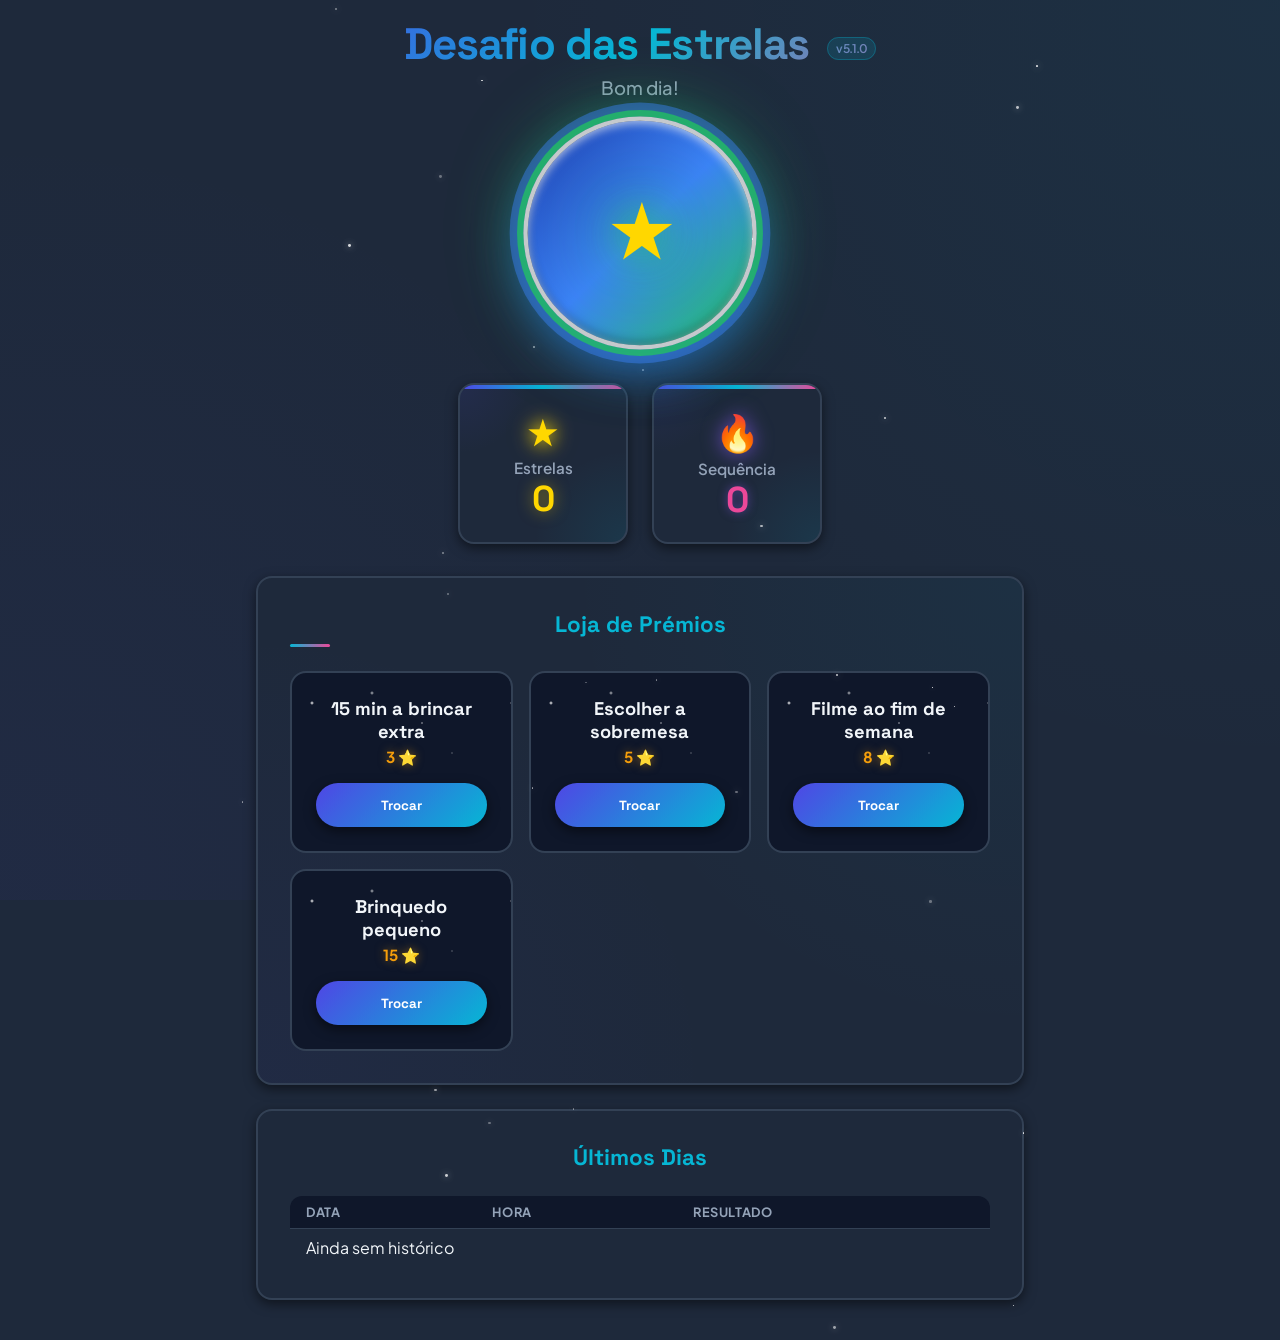
==== commit a1e41af9: "feat: update button animations and colors - Make hover state the default button appearance - Add pun" ====
--- a/index.html
+++ b/index.html
@@ -30,7 +30,7 @@
         <!-- Kid Zone -->
         <main id="kid-zone">
             <header>
-                <h1>Desafio das Estrelas <span id="version-badge" class="version-badge">v5.0.0</span></h1>
+                <h1>Desafio das Estrelas <span id="version-badge" class="version-badge">v5.1.0</span></h1>
                 <p id="greeting">Bom dia!</p>
             </header>
 
--- a/styles.css
+++ b/styles.css
@@ -121,25 +121,29 @@
 }
 
 .page-overlay.failure {
-    background: rgba(239, 68, 68, 0.15);
-    animation: bgFailureFlash 1.8s ease-out;
+    background: rgba(239, 68, 68, 0.2);
+    animation: bgFailureFlash 1.5s ease-out;
 }
 
 .page-overlay.success {
-    background: rgba(255, 215, 0, 0.1);
-    animation: bgSuccessFlash 1.8s ease-out;
+    background: rgba(255, 215, 0, 0.2);
+    animation: bgSuccessFlash 1s ease-out;
 }
 
 @keyframes bgFailureFlash {
     0%, 100% { opacity: 0; }
-    30% { opacity: 1; }
-    100% { opacity: 0; }
+    20% { opacity: 0.8; }
+    40% { opacity: 0; }
+    60% { opacity: 0.6; }
+    80% { opacity: 0; }
 }
 
 @keyframes bgSuccessFlash {
     0%, 100% { opacity: 0; }
-    30% { opacity: 1; }
-    100% { opacity: 0; }
+    20% { opacity: 0.8; }
+    40% { opacity: 0; }
+    60% { opacity: 0.6; }
+    80% { opacity: 0; }
 }
 
 /* ===== COSMIC PARTICLES ===== */
@@ -242,7 +246,7 @@
     align-items: center;
     justify-content: center;
     gap: 0.35rem;
-    background: linear-gradient(135deg, #4338CA 0%, #6366F1 35%, #06B6D4 70%, #EC4899 100%);
+    background: linear-gradient(135deg, #1E40AF 0%, #3B82F6 50%, #22C55E 100%);
     background-clip: padding-box;
     color: white;
     border: 4px solid rgba(255, 255, 255, 0.75);
@@ -252,12 +256,12 @@
     font-weight: 800;
     cursor: pointer;
     box-shadow: 
-        0 0 0 4px rgba(6, 182, 212, 0.45),
-        0 0 0 9px rgba(79, 70, 229, 0.25),
-        0 12px 28px rgba(79, 70, 229, 0.45),
-        0 0 40px rgba(6, 182, 212, 0.35),
-        inset 0 3px 6px rgba(255, 255, 255, 0.45),
-        inset 0 -4px 8px rgba(0, 0, 0, 0.3);
+        0 0 0 6px rgba(34, 197, 94, 0.75),
+        0 0 0 13px rgba(59, 130, 246, 0.45),
+        0 20px 45px rgba(37, 99, 235, 0.65),
+        0 0 65px rgba(34, 197, 94, 0.65),
+        inset 0 3px 8px rgba(255, 255, 255, 0.6),
+        inset 0 -4px 8px rgba(0, 0, 0, 0.25);
     position: relative;
     min-width: 88px;
     min-height: 88px;
@@ -265,7 +269,7 @@
     -webkit-tap-highlight-color: transparent;
     user-select: none;
     -webkit-user-select: none;
-    transform: translateY(0) scale(1);
+    transform: translateY(-8px) scale(1.06);
     transition: transform 0.3s cubic-bezier(0.34, 1.56, 0.64, 1),
                 box-shadow 0.3s cubic-bezier(0.34, 1.56, 0.64, 1),
                 border-color 0.2s ease,
@@ -274,30 +278,41 @@
     z-index: 10;
 }
 
-/* Hover: springs up, expands glowing aura */
-#punch-btn:hover {
-    transform: translateY(-8px) scale(1.06);
+#punch-btn:disabled {
+    opacity: 0.6;
+    cursor: not-allowed;
+    transform: none !important;
+    box-shadow: 
+        0 0 0 4px rgba(34, 197, 94, 0.25),
+        0 0 0 9px rgba(59, 130, 246, 0.15),
+        0 4px 12px rgba(37, 99, 235, 0.25),
+        inset 0 3px 6px rgba(255, 255, 255, 0.3),
+        inset 0 -4px 8px rgba(0, 0, 0, 0.4);
+}
+
+/* Hover: subtle enhancement from default */
+#punch-btn:hover:not(:disabled) {
     border-color: rgba(255, 255, 255, 0.95);
     box-shadow: 
-        0 0 0 6px rgba(6, 182, 212, 0.75),
-        0 0 0 13px rgba(236, 72, 153, 0.45),
-        0 20px 45px rgba(79, 70, 229, 0.65),
-        0 0 65px rgba(6, 182, 212, 0.65),
-        inset 0 3px 8px rgba(255, 255, 255, 0.6),
-        inset 0 -4px 8px rgba(0, 0, 0, 0.25);
-}
-
-/* Tapping / Active: immediate spring squash down */
+        0 0 0 8px rgba(34, 197, 94, 0.75),
+        0 0 0 16px rgba(59, 130, 246, 0.45),
+        0 25px 50px rgba(37, 99, 235, 0.75),
+        0 0 75px rgba(34, 197, 94, 0.75),
+        inset 0 3px 10px rgba(255, 255, 255, 0.7),
+        inset 0 -4px 8px rgba(0, 0, 0, 0.2);
+}
+
+/* Tapping / Active: subtle press without shrink */
 #punch-btn:active,
 #punch-btn.pressing {
-    transform: translateY(6px) scale(0.92) !important;
+    transform: translateY(2px) !important;
     transition: transform 0.06s cubic-bezier(0.2, 0, 0, 1),
                 box-shadow 0.06s cubic-bezier(0.2, 0, 0, 1) !important;
     box-shadow: 
-        0 0 0 3px rgba(6, 182, 212, 0.6),
-        0 0 0 6px rgba(79, 70, 229, 0.35),
-        0 4px 14px rgba(79, 70, 229, 0.5),
-        0 0 25px rgba(6, 182, 212, 0.4),
+        0 0 0 3px rgba(34, 197, 94, 0.6),
+        0 0 0 6px rgba(59, 130, 246, 0.35),
+        0 4px 14px rgba(37, 99, 235, 0.5),
+        0 0 25px rgba(34, 197, 94, 0.4),
         inset 0 6px 14px rgba(0, 0, 0, 0.45) !important;
 }
 
@@ -314,45 +329,77 @@
     transition: transform 0.3s cubic-bezier(0.34, 1.56, 0.64, 1), filter 0.3s ease, color 0.3s ease;
 }
 
-#punch-btn:hover .punch-star-icon {
+.punch-star-icon {
     animation-duration: 4s;
     transform: scale(1.18);
-    filter: drop-shadow(0 0 16px rgba(255, 215, 0, 1)) drop-shadow(0 0 32px rgba(255, 215, 0, 0.85));
+    filter: drop-shadow(0 0 16px rgba(34, 197, 94, 1)) drop-shadow(0 0 32px rgba(34, 197, 94, 0.85));
+}
+
+#punch-btn:hover:not(:disabled) .punch-star-icon {
+    animation-duration: 2s;
+    transform: scale(1.25);
+    filter: drop-shadow(0 0 20px rgba(34, 197, 94, 1)) drop-shadow(0 0 40px rgba(34, 197, 94, 0.85));
 }
 
 #punch-btn:active .punch-star-icon,
 #punch-btn.pressing .punch-star-icon {
-    transform: scale(0.85);
+    transform: scale(0.98);
     filter: drop-shadow(0 0 8px rgba(255, 215, 0, 0.7));
 }
 
 /* Success Celebration Pop */
 #punch-btn.success {
-    animation: successPop 0.8s cubic-bezier(0.34, 1.56, 0.64, 1), cosmicBurst 1s ease, successFlare 1.5s ease-out;
+    animation: successPop 0.5s cubic-bezier(0.34, 1.56, 0.64, 1), cosmicBurst 0.8s ease, successFlare 1s ease-out;
 }
 
 #punch-btn.success .punch-star-icon {
-    animation: estrelaSpin 2s linear infinite, starGlow 1.5s ease-in-out infinite;
-    filter: drop-shadow(0 0 20px rgba(255, 215, 0, 1)) drop-shadow(0 0 40px rgba(255, 215, 0, 0.7));
+    animation: estrelaSpin 2s linear infinite, successStarPulse 0.8s ease-in-out infinite;
+    filter: drop-shadow(0 0 30px rgba(255, 215, 0, 1)) drop-shadow(0 0 60px rgba(255, 215, 0, 0.8));
+    transform: scale(1.4);
+    color: #FFD700;
+    transition: all 0.3s ease;
+}
+
+@keyframes successStarPulse {
+    0%, 100% { 
+        transform: scale(1.4);
+        filter: drop-shadow(0 0 30px rgba(255, 215, 0, 1)) drop-shadow(0 0 60px rgba(255, 215, 0, 0.8));
+        color: #FFD700;
+    }
+    50% { 
+        transform: scale(1.6);
+        filter: drop-shadow(0 0 40px rgba(255, 215, 0, 1)) drop-shadow(0 0 80px rgba(255, 215, 0, 0.8));
+        color: #FFFF00;
+    }
+}
+
+@keyframes starGlow {
+    0%, 100% { text-shadow: 0 0 10px rgba(34, 197, 94, 0.8); }
+    50% { text-shadow: 0 0 30px rgba(34, 197, 94, 1), 0 0 20px rgba(34, 197, 94, 0.7); }
+}
+
+#punch-btn.failure .punch-star-icon {
+    animation: sadWobble 0.6s ease-in-out, failureStarPulse 1s ease-in-out infinite;
+    filter: drop-shadow(0 0 20px rgba(239, 68, 68, 1)) drop-shadow(0 0 40px rgba(239, 68, 68, 0.7));
+    color: #EF4444;
     transform: scale(1.3);
     transition: transform 0.3s cubic-bezier(0.34, 1.56, 0.64, 1), filter 0.3s ease, color 0.3s ease;
 }
 
-@keyframes starGlow {
-    0%, 100% { text-shadow: 0 0 10px rgba(255, 215, 0, 0.8); }
-    50% { text-shadow: 0 0 30px rgba(255, 215, 0, 1), 0 0 20px rgba(255, 215, 0, 0.7); }
-}
-
-#punch-btn.failure .punch-star-icon {
-    animation: sadWobble 0.6s ease-in-out;
-    filter: drop-shadow(0 0 10px rgba(239, 68, 68, 0.8));
-    color: var(--meteor-red);
-    transition: transform 0.3s cubic-bezier(0.34, 1.56, 0.64, 1), filter 0.3s ease, color 0.3s ease;
+@keyframes failureStarPulse {
+    0%, 100% { 
+        filter: drop-shadow(0 0 20px rgba(239, 68, 68, 1)) drop-shadow(0 0 40px rgba(239, 68, 68, 0.7));
+        color: #EF4444;
+    }
+    50% { 
+        filter: drop-shadow(0 0 30px rgba(239, 68, 68, 1)) drop-shadow(0 0 60px rgba(239, 68, 68, 0.8));
+        color: #DC2626;
+    }
 }
 
 @keyframes sadWobble {
-    0%, 100% { transform: rotate(-5deg); }
-    50% { transform: rotate(5deg); }
+    0%, 100% { transform: rotate(-5deg) scale(1.3); }
+    50% { transform: rotate(5deg) scale(1.3); }
 }
 
 @keyframes successPop {
@@ -363,12 +410,12 @@
 }
 
 @keyframes cosmicBurst {
-    0% { box-shadow: var(--shadow-lg), var(--shadow-button), var(--shadow-cosmic); }
+    0% { box-shadow: var(--shadow-lg), var(--shadow-button); }
     50% { 
-        box-shadow: 0 0 60px var(--nebula-purple), 0 0 40px var(--cosmic-teal), 0 0 20px var(--galaxy-pink);
+        box-shadow: 0 0 60px #3B82F6, 0 0 40px #22C55E, 0 0 20px #1E40AF;
         filter: brightness(1.2);
     }
-    100% { box-shadow: var(--shadow-lg), var(--shadow-button), var(--shadow-cosmic); filter: brightness(1); }
+    100% { box-shadow: var(--shadow-lg), var(--shadow-button); filter: brightness(1); }
 }
 
 @keyframes successPop {
@@ -924,7 +971,7 @@
    ESTRELA ANIMATION
    =========================================== */
 @keyframes estrelaFloat {
-    0% { transform: translate(0, 0) rotate(0deg) scale(1); opacity: 1; filter: drop-shadow(0 0 10px rgba(255, 215, 0, 0.7)); }
+    0% { transform: translate(0, 0) rotate(0deg) scale(1); opacity: 1; filter: drop-shadow(0 0 10px rgba(34, 197, 94, 0.7)); }
     25% { transform: translate(-10px, -30px) rotate(45deg) scale(1.1); opacity: 0.9; }
     50% { transform: translate(-20px, -60px) rotate(90deg) scale(1.2); opacity: 0.8; }
     75% { transform: translate(-30px, -90px) rotate(135deg) scale(1.1); opacity: 0.6; }
@@ -934,11 +981,11 @@
 .estrela-animation {
     position: absolute;
     font-size: clamp(1.25rem, 3vw, 1.75rem);
-    color: var(--supernova);
+    color: #22C55E;
     animation: estrelaFloat 1.5s ease-out forwards;
     pointer-events: none;
     z-index: 1100;
-    filter: drop-shadow(0 0 15px rgba(255, 215, 0, 0.5));
+    filter: drop-shadow(0 0 15px rgba(34, 197, 94, 0.5));
 }
 
 /* ===========================================
@@ -974,20 +1021,23 @@
     0% { 
         box-shadow: 
             0 0 0 0 rgba(255, 215, 0, 0.4),
-            0 0 0 0 rgba(6, 182, 212, 0.4);
-        background: linear-gradient(135deg, #4338CA 0%, #6366F1 35%, #06B6D4 70%, #EC4899 100%);
-    }
-    50% {
+            0 0 0 0 rgba(255, 215, 0, 0.3);
+        background: linear-gradient(135deg, #1E40AF 0%, #3B82F6 50%, #22C55E 100%);
+        filter: brightness(1);
+    }
+    30% {
         box-shadow: 
-            0 0 0 30px rgba(255, 215, 0, 0),
-            0 0 0 60px rgba(6, 182, 212, 0);
-        background: linear-gradient(135deg, #FFD700 0%, #F59E0B 50%, #FFD700 100%);
+            0 0 0 40px rgba(255, 215, 0, 0.8),
+            0 0 0 80px rgba(255, 215, 0, 0.6);
+        background: linear-gradient(135deg, #FFD700 0%, #FFFF00 50%, #FFD700 100%);
+        filter: brightness(1.5) drop-shadow(0 0 30px rgba(255, 215, 0, 0.8));
     }
     100% {
         box-shadow: 
             0 0 0 0 rgba(255, 215, 0, 0),
-            0 0 0 0 rgba(6, 182, 212, 0);
-        background: linear-gradient(135deg, #4338CA 0%, #6366F1 35%, #06B6D4 70%, #EC4899 100%);
+            0 0 0 0 rgba(255, 215, 0, 0);
+        background: linear-gradient(135deg, #1E40AF 0%, #3B82F6 50%, #22C55E 100%);
+        filter: brightness(1);
     }
 }
 
@@ -1017,18 +1067,24 @@
 }
 
 #punch-btn.failure {
-    animation: failureColor 1.8s ease-out;
+    animation: successPop 0.8s cubic-bezier(0.34, 1.56, 0.64, 1), cosmicBurst 1s ease, failureFlare 1.5s ease-out;
 }
 
 #punch-btn.failure::after {
     content: '';
     position: absolute;
     inset: 0;
-    background: rgba(239, 68, 68, 0.5);
+    background: rgba(239, 68, 68, 0.3);
     border-radius: 50%;
     pointer-events: none;
     opacity: 0;
-    animation: bgTint 1.8s ease-out;
+    animation: failureBgTint 1.5s ease-out;
+}
+
+@keyframes failureBgTint {
+    0%, 100% { opacity: 0; }
+    30% { opacity: 0.5; }
+    100% { opacity: 0; }
 }
 
 @keyframes bgTint {
@@ -1037,12 +1093,27 @@
     100% { opacity: 0; }
 }
 
-@keyframes failureColor {
-    0%, 100% { 
-        filter: brightness(1) saturate(1);
+@keyframes failureFlare {
+    0% { 
+        box-shadow: 
+            0 0 0 0 rgba(239, 68, 68, 0.4),
+            0 0 0 0 rgba(239, 68, 68, 0.3);
+        background: linear-gradient(135deg, #1E40AF 0%, #3B82F6 50%, #22C55E 100%);
+        filter: brightness(1) hue-rotate(0deg) saturate(1);
     }
     50% {
-        filter: brightness(0.9) saturate(2) hue-rotate(-10deg);
+        box-shadow: 
+            0 0 0 30px rgba(239, 68, 68, 0.6),
+            0 0 0 60px rgba(239, 68, 68, 0.4);
+        background: linear-gradient(135deg, #1E40AF 0%, #3B82F6 50%, #22C55E 100%);
+        filter: brightness(1) hue-rotate(-10deg) saturate(1.5);
+    }
+    100% {
+        box-shadow: 
+            0 0 0 0 rgba(239, 68, 68, 0),
+            0 0 0 0 rgba(239, 68, 68, 0);
+        background: linear-gradient(135deg, #1E40AF 0%, #3B82F6 50%, #22C55E 100%);
+        filter: brightness(1) hue-rotate(0deg) saturate(1);
     }
 }
 
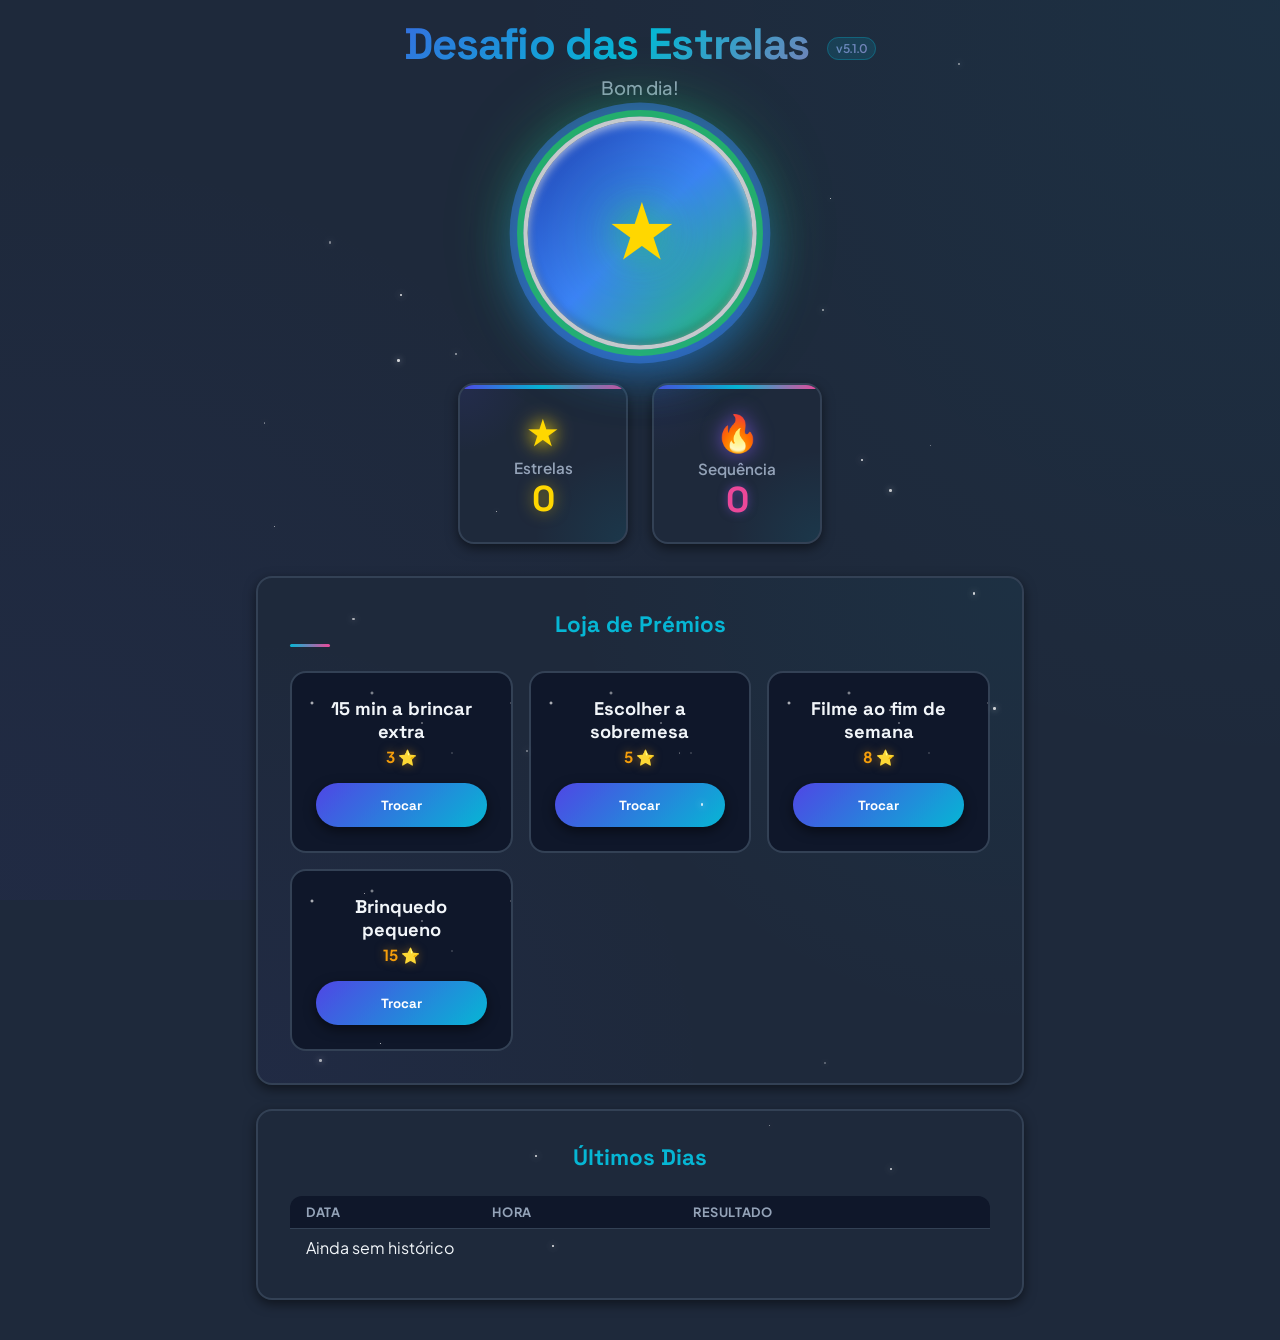
==== commit d1544921: "fix: address feedback - improve button responsiveness, sync settings, add stars/streak editing - Add" ====
--- a/index.html
+++ b/index.html
@@ -84,6 +84,21 @@
                     <input type="time" id="deadline-input" value="08:00">
                     <button id="save-deadline">Guardar</button>
                 </div>
+                <div class="form-group">
+                    <label for="estrela-input">Estrelas:</label>
+                    <input type="number" id="estrela-input" min="0">
+                    <button id="save-estrelas">Guardar</button>
+                </div>
+                <div class="form-group">
+                    <label for="streak-input">Sequência Atual:</label>
+                    <input type="number" id="streak-input" min="0">
+                    <button id="save-streak">Guardar</button>
+                </div>
+                <div class="form-group">
+                    <label for="longest-streak-input">Maior Sequência:</label>
+                    <input type="number" id="longest-streak-input" min="0">
+                    <button id="save-longest-streak">Guardar</button>
+                </div>
             </section>
             <section id="admin-rewards">
                 <h2>Gerir Prémios</h2>
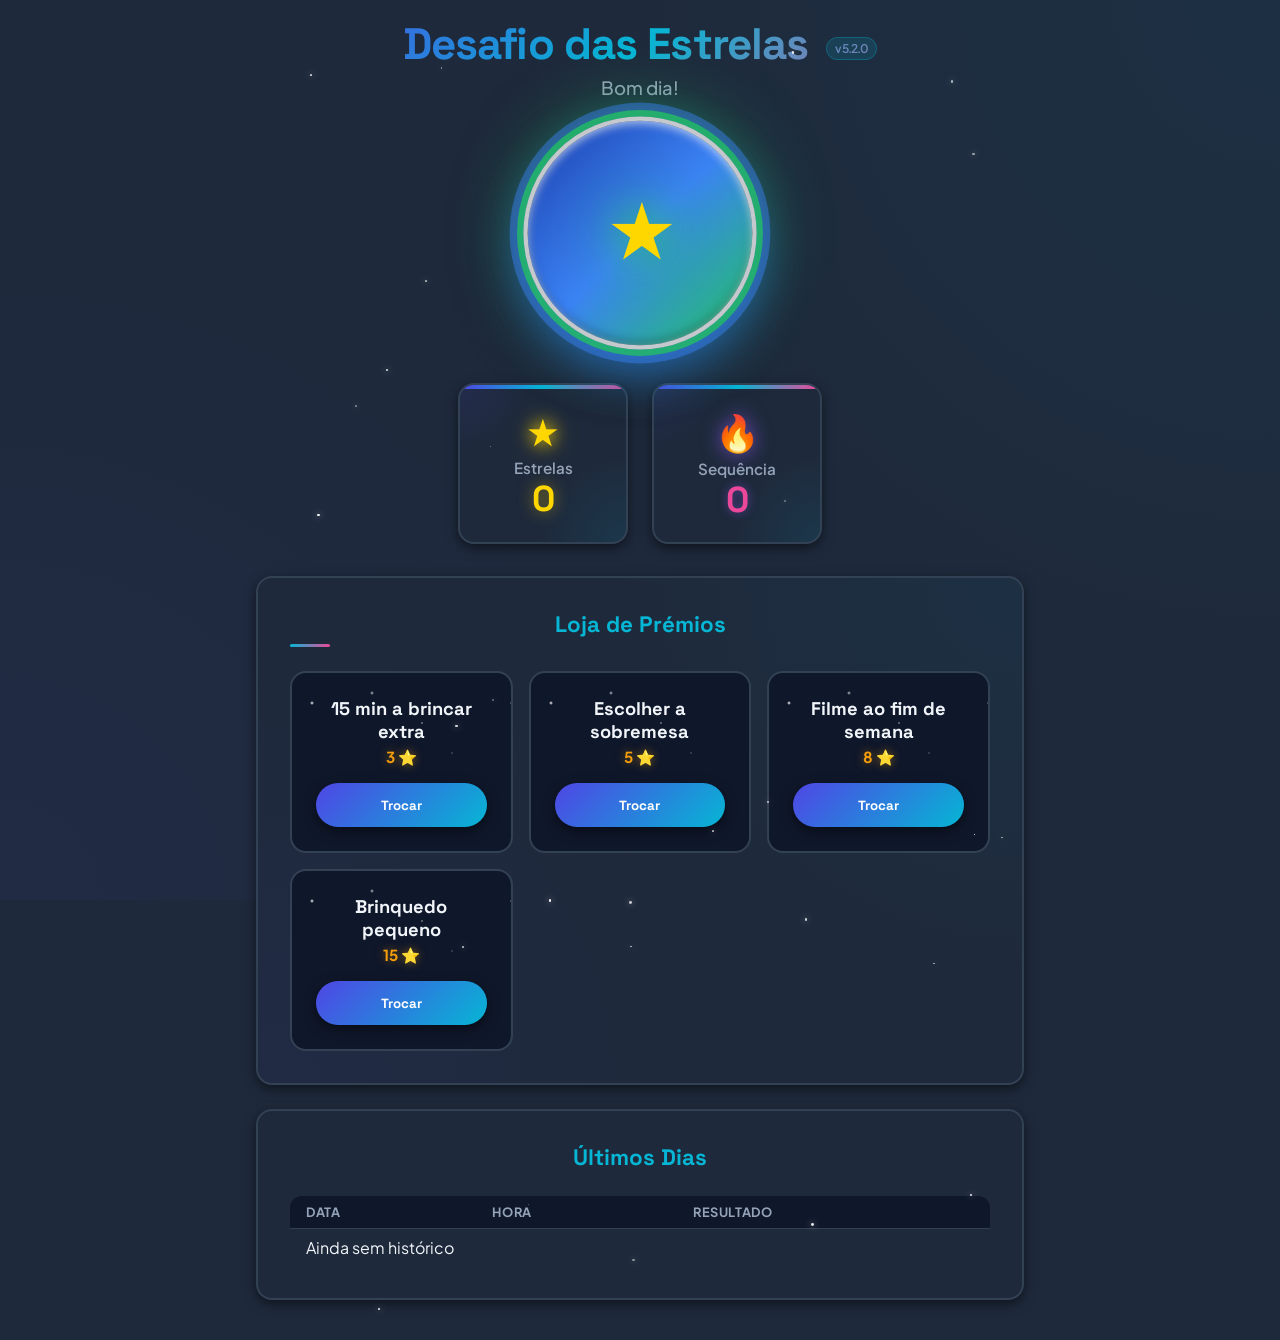
==== commit 9db4135e: "bump: update version badge in HTML to 5.2.0 Generated by Mistral Vibe. Co-Authored-By: Mistral Vibe " ====
--- a/index.html
+++ b/index.html
@@ -30,7 +30,7 @@
         <!-- Kid Zone -->
         <main id="kid-zone">
             <header>
-                <h1>Desafio das Estrelas <span id="version-badge" class="version-badge">v5.1.0</span></h1>
+                <h1>Desafio das Estrelas <span id="version-badge" class="version-badge">v5.2.0</span></h1>
                 <p id="greeting">Bom dia!</p>
             </header>
 
